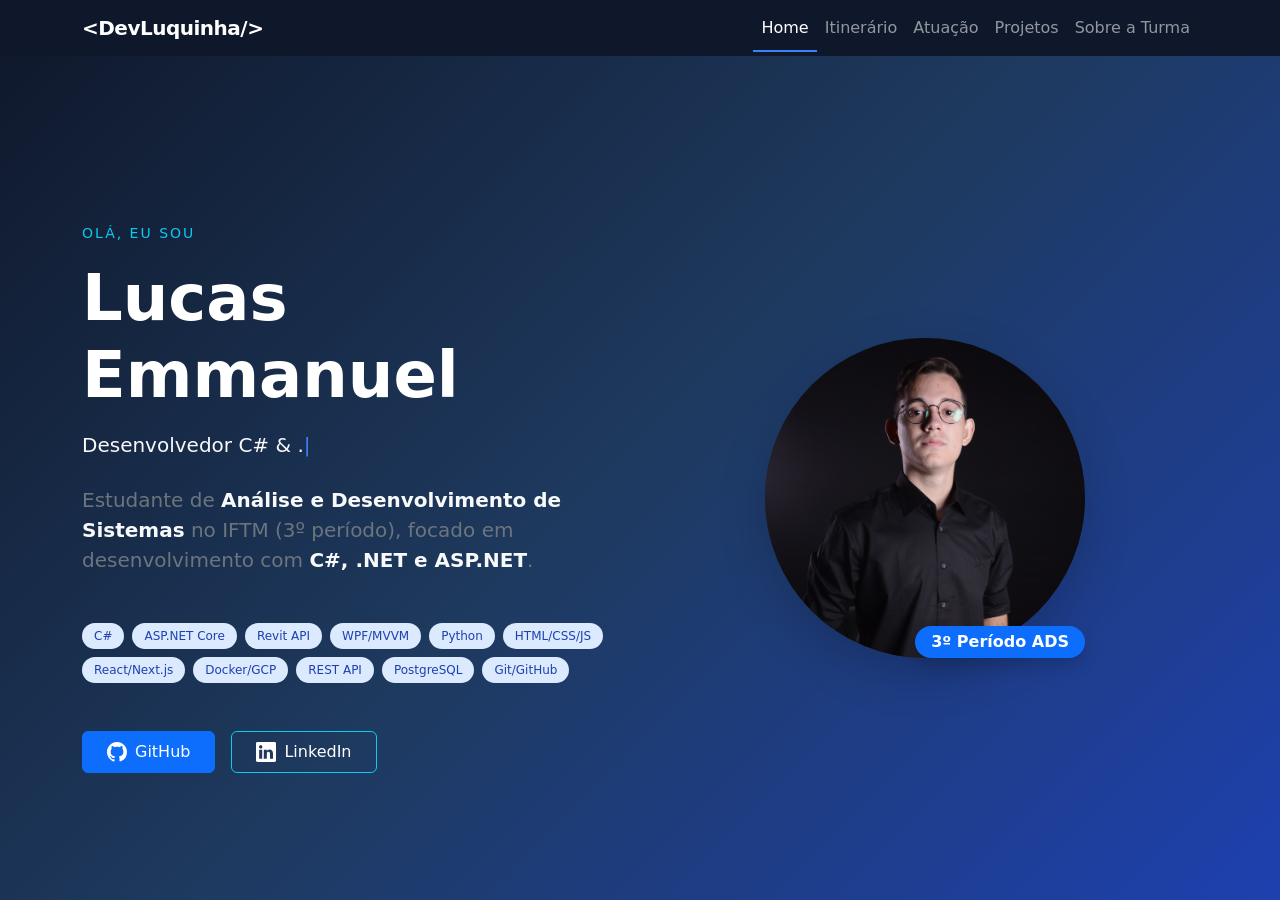
==== index.html @ a603a00c "Refactoring the hero section" ====
<!DOCTYPE html>
<html lang="pt-br" class="scroll-smooth">

<head>
    <meta charset="UTF-8">
    <meta name="viewport" content="width=device-width, initial-scale=1.0">
    <meta name="description"
        content="Portfólio de Lucas Emmanuel — Desenvolvedor de Software, estudante de ADS no IFTM.">
    <meta name="author" content="Lucas Emmanuel">

    <title>Lucas Emmanuel | Portfólio</title>

    <!-- Google Fonts: Inter -->
    <link rel="preconnect" href="https://fonts.googleapis.com">
    <link rel="preconnect" href="https://fonts.gstatic.com" crossorigin>
    <link href="https://fonts.googleapis.com/css2?family=Inter:wght@300;400;500;600;700;800&display=swap"
        rel="stylesheet">

    <!-- Bootstrap CSS -->
    <link href="https://cdn.jsdelivr.net/npm/bootstrap@5.3.8/dist/css/bootstrap.min.css" rel="stylesheet"
        integrity="sha384-sRIl4kxILFvY47J16cr9ZwB07vP4J8+LH7qKQnuqkuIAvNWLzeN8tE5YBujZqJLB" crossorigin="anonymous">

    <!-- Custom styles -->
    <link rel="stylesheet" href="assets/css/styles.css">
</head>

<body class="antialiased" style="background-color: #f8f9fa;">

    <!-- NAVBAR (Navigation bar) -->
    <nav id="navbar" class="navbar navbar-expand-md fixed-top navbar-dark bg-navy-original transition-all">
        <div class="container">

            <!-- Logo/Name -->
            <a class="navbar-brand fw-bold" href="#home" style="letter-spacing: -0.025em;">
                &lt;DevLuquinha/&gt;
            </a>

            <!-- Navbar toggler -->
            <button class="navbar-toggler" type="button" data-bs-toggle="collapse" data-bs-target="#menuPrincipal"
                aria-controls="menuPrincipal" aria-expanded="false" aria-label="Toggle navigation">
                <span class="navbar-toggler-icon"></span>
            </button>

            <!-- Navbar links -->
            <div class="collapse navbar-collapse justify-content-end" id="menuPrincipal">
                <ul class="navbar-nav">
                    <li class="nav-item">
                        <a class="nav-link" href="#home">Home</a>
                    </li>
                    <li class="nav-item">
                        <a class="nav-link" href="#itinerario">Itinerário</a>
                    </li>
                    <li class="nav-item">
                        <a class="nav-link" href="#atuacao">Atuação</a>
                    </li>
                    <li class="nav-item">
                        <a class="nav-link" href="#projetos">Projetos</a>
                    </li>
                    <li class="nav-item">
                        <a class="nav-link" href="turma.html">Sobre a Turma</a>
                    </li>
                </ul>
            </div>
        </div>
    </nav>

    <!-- HOME (Hero): Personal presentation, academic and contacts -->
    <section id="home" class="hero-gradient d-flex align-items-center min-vh-100 pt-5">
        <div class="container py-5 mt-5">
            <div class="row align-items-center gy-5">

                <div class="col-md-6 reveal-left">
                    <p class="text-info fw-medium text-uppercase tracking-widest mb-3"
                        style="letter-spacing: 2px; font-size: 0.875rem;">
                        Olá, eu sou
                    </p>
                    <h1 class="display-3 fw-bolder text-white mb-3">
                        Lucas<br>Emmanuel
                    </h1>

                    <div class="d-flex align-items-center fs-5 text-light mb-4" style="height: 32px;">
                        <span id="typing-text" class="typing-cursor"></span>
                    </div>

                    <p class="text-secondary fs-5 mb-5" style="max-width: 500px;">
                        Estudante de <strong class="text-light">Análise e Desenvolvimento de Sistemas</strong> no IFTM
                        (3º período),
                        focado em desenvolvimento com <strong class="text-light">C#, .NET e ASP.NET</strong>.
                    </p>

                    <div class="d-flex flex-wrap gap-2 mb-5">
                        <span class="tech-badge">C#</span>
                        <span class="tech-badge">ASP.NET Core</span>
                        <span class="tech-badge">Revit API</span>
                        <span class="tech-badge">WPF/MVVM</span>
                        <span class="tech-badge">Python</span>
                        <span class="tech-badge">HTML/CSS/JS</span>
                        <span class="tech-badge">React/Next.js</span>
                        <span class="tech-badge">Docker/GCP</span>
                        <span class="tech-badge">REST API</span>
                        <span class="tech-badge">PostgreSQL</span>
                        <span class="tech-badge">Git/GitHub</span>
                    </div>

                    <div class="d-flex flex-wrap gap-3">
                        <a href="https://github.com/DevLuquinha" target="_blank" rel="noopener noreferrer"
                            class="btn btn-primary d-inline-flex align-items-center gap-2 px-4 py-2">
                            <svg class="bi bi-github" width="20" height="20" fill="currentColor" viewBox="0 0 16 16">
                                <path
                                    d="M8 0C3.58 0 0 3.58 0 8c0 3.54 2.29 6.53 5.47 7.59.4.07.55-.17.55-.38 0-.19-.01-.82-.01-1.49-2.01.37-2.53-.49-2.69-.94-.09-.23-.48-.94-.82-1.13-.28-.15-.68-.52-.01-.53.63-.01 1.08.58 1.23.82.72 1.21 1.87.87 2.33.66.07-.52.28-.87.51-1.07-1.78-.2-3.64-.89-3.64-3.95 0-.87.31-1.59.82-2.15-.08-.2-.36-1.02.08-2.12 0 0 .67-.21 2.2.82.64-.18 1.32-.27 2-.27.68 0 1.36.09 2 .27 1.53-1.04 2.2-.82 2.2-.82.44 1.1.16 1.92.08 2.12.51.56.82 1.27.82 2.15 0 3.07-1.87 3.75-3.65 3.95.29.25.54.73.54 1.48 0 1.07-.01 1.93-.01 2.2 0 .21.15.46.55.38A8.012 8.012 0 0 0 16 8c0-4.42-3.58-8-8-8z" />
                            </svg>
                            GitHub
                        </a>
                        <a href="https://linkedin.com/in/devlucasemmanuel" target="_blank" rel="noopener noreferrer"
                            class="btn btn-outline-info d-inline-flex align-items-center gap-2 px-4 py-2 text-white">
                            <svg class="bi bi-linkedin" width="20" height="20" fill="currentColor" viewBox="0 0 16 16">
                                <path
                                    d="M0 1.146C0 .513.526 0 1.175 0h13.65C15.474 0 16 .513 16 1.146v13.708c0 .633-.526 1.146-1.175 1.146H1.175C.526 16 0 15.487 0 14.854V1.146zm4.943 12.248V6.169H2.542v7.225h2.401zm-1.2-8.212c.837 0 1.358-.554 1.358-1.248-.015-.709-.52-1.248-1.342-1.248-.822 0-1.359.54-1.359 1.248 0 .694.521 1.248 1.327 1.248h.016zm4.908 8.212V9.359c0-.216.016-.432.08-.586.173-.431.568-.878 1.232-.878.869 0 1.216.662 1.216 1.634v3.865h2.401V9.25c0-2.22-1.184-3.252-2.764-3.252-1.274 0-1.845.7-2.165 1.193v.025h-.016a5.54 5.54 0 0 1 .016-.025V6.169h-2.4c.03.678 0 7.225 0 7.225h2.4z" />
                            </svg>
                            LinkedIn
                        </a>
                    </div>
                </div>

                <div class="col-md-6 d-flex justify-content-center reveal-right">
                    <div class="position-relative">
                        <div class="avatar-ring d-flex align-items-center justify-content-center rounded-circle overflow-hidden shadow-lg"
                            style="width: 320px; height: 320px; background-color: #1e293b;">

                            <img src="assets/img/avatar-placeholder.jpg" alt="Avatar de Lucas Emmanuel"
                                class="w-100 h-100"
                                style="object-fit: cover; object-position: right top; transition: transform 0.3s;">
                        </div>

                        <div class="position-absolute bottom-0 end-0 bg-primary text-white fw-bold px-3 py-1 rounded-pill shadow"
                            style="z-index: 10;">
                            3º Período ADS
                        </div>
                    </div>
                </div>
            </div>
        </div>
    </section>

    <!-- SCRIPTS -->
    <script src="assets/js/navigation.js"></script>
    <script src="assets/js/animations.js"></script>
    <script src="assets/js/app.js"></script>

    <script src="https://cdn.jsdelivr.net/npm/bootstrap@5.3.8/dist/js/bootstrap.bundle.min.js"
        integrity="sha384-FKyoEForCGlyvwx9Hj09JcYn3nv7wiPVlz7YYwJrWVcXK/BmnVDxM+D2scQbITxI"
        crossorigin="anonymous"></script>
</body>

</html>
---- assets/css/styles.css ----
/* ============================================
   Portfólio Lucas Emmanuel - Custom Styles
   Complementa o Tailwind CSS com animações,
   transições e estilos customizados.
   ============================================ */

/* --- Scrollbar Personalizada --- */
::-webkit-scrollbar {
	width: 8px;
}

::-webkit-scrollbar-track {
	background: #f1f5f9;
}

::-webkit-scrollbar-thumb {
	background: #1e3a5f;
	border-radius: 4px;
}

::-webkit-scrollbar-thumb:hover {
	background: #0f2744;
}

/* --- Scroll Suave Global --- */
html {
	scroll-behavior: smooth;
	scroll-padding-top: 5rem;
}

/* --- Animações de Entrada (Scroll Reveal) --- */
.reveal {
	opacity: 0;
	transform: translateY(30px);
	transition: opacity 0.6s ease-out, transform 0.6s ease-out;
}

.reveal.active {
	opacity: 1;
	transform: translateY(0);
}

.reveal-left {
	opacity: 0;
	transform: translateX(-40px);
	transition: opacity 0.6s ease-out, transform 0.6s ease-out;
}

.reveal-left.active {
	opacity: 1;
	transform: translateX(0);
}

.reveal-right {
	opacity: 0;
	transform: translateX(40px);
	transition: opacity 0.6s ease-out, transform 0.6s ease-out;
}

.reveal-right.active {
	opacity: 1;
	transform: translateX(0);
}

/* --- Delay para animações em sequência (cards) --- */
.delay-100 {
	transition-delay: 0.1s;
}

.delay-200 {
	transition-delay: 0.2s;
}

.delay-300 {
	transition-delay: 0.3s;
}

.delay-400 {
	transition-delay: 0.4s;
}

/* --- Navbar: efeito de glass ao scrollar --- */
.navbar-scrolled {
	background-color: rgba(15, 23, 42, 0.95) !important;
	backdrop-filter: blur(10px);
	box-shadow: 0 4px 20px rgba(0, 0, 0, 0.15);
}

/* --- Indicador de link ativo na navbar --- */
.nav-link {
	position: relative;
	transition: color 0.3s ease;
}

.nav-link::after {
	content: '';
	position: absolute;
	bottom: -4px;
	left: 0;
	width: 0;
	height: 2px;
	background-color: #3b82f6;
	transition: width 0.3s ease;
}

.nav-link:hover::after,
.nav-link.active::after {
	width: 100%;
}

/* --- Cards: efeito hover com elevação --- */
.card-hover {
	transition: transform 0.3s ease, box-shadow 0.3s ease;
}

.card-hover:hover {
	transform: translateY(-6px);
	box-shadow: 0 12px 30px rgba(0, 0, 0, 0.12);
}

/* --- Gradiente do Hero --- */
.hero-gradient {
	background: linear-gradient(135deg, #0f172a 0%, #1e3a5f 50%, #1e40af 100%);
}

/* --- Efeito de digitação (typing) --- */
.typing-cursor::after {
	content: '|';
	animation: blink 0.8s step-end infinite;
	color: #3b82f6;
	font-weight: 300;
}

@keyframes blink {
	50% {
		opacity: 0;
	}
}

/* --- Tag/Badge de tecnologia --- */
.tech-badge {
	display: inline-flex;
	align-items: center;
	gap: 0.25rem;
	padding: 0.25rem 0.75rem;
	border-radius: 9999px;
	font-size: 0.75rem;
	font-weight: 500;
	background-color: #dbeafe;
	color: #1e40af;
	transition: background-color 0.2s ease;
}

.tech-badge:hover {
	background-color: #bfdbfe;
}

/* --- Divisor de seção decorativo --- */
.section-divider {
	width: 60px;
	height: 4px;
	background: linear-gradient(90deg, #1e40af, #3b82f6);
	border-radius: 2px;
	margin: 0 auto;
}

/* --- Ícone de contato animado --- */
.contact-icon {
	transition: transform 0.3s ease, color 0.3s ease;
}

.contact-icon:hover {
	transform: scale(1.15);
}

/* Nav bar colors */
.bg-navy-original {
	background-color: #0f172a !important;
}

.navbar-collapse {
	background-color: #0f172a;
	padding: 1rem;
	border-radius: 0.5rem;
	margin-top: 0.5rem;
}

/* Navbar tablet and up */
@media (min-width: 768px) {
	.navbar-collapse {
		background-color: transparent;
		padding: 0;
		margin-top: 0;
	}
}

/* --- Mobile Menu: animação de slide --- */
.mobile-menu {
	max-height: 0;
	overflow: hidden;
	transition: max-height 0.3s ease-out;
}

.mobile-menu.open {
	max-height: 400px;
}

/* --- Efeito de pulse no avatar --- */
.avatar-ring {
	position: relative;
}

.avatar-ring::before {
	content: '';
	position: absolute;
	inset: -4px;
	border-radius: 50%;
	border: 2px solid #3b82f6;
	animation: pulse-ring 2s ease-in-out infinite;
}

@keyframes pulse-ring {

	0%,
	100% {
		opacity: 0.4;
		transform: scale(1);
	}

	50% {
		opacity: 0.8;
		transform: scale(1.05);
	}
}

/* --- Timeline (Atuação Profissional) --- */
.timeline-line {
	position: absolute;
	left: 1.25rem;
	top: 0;
	bottom: 0;
	width: 2px;
	background: linear-gradient(to bottom, #3b82f6, #1e3a5f);
}

.timeline-dot {
	position: absolute;
	left: 0.75rem;
	width: 1rem;
	height: 1rem;
	border-radius: 50%;
	background-color: #3b82f6;
	border: 3px solid #ffffff;
	box-shadow: 0 0 0 2px #3b82f6;
	z-index: 1;
}
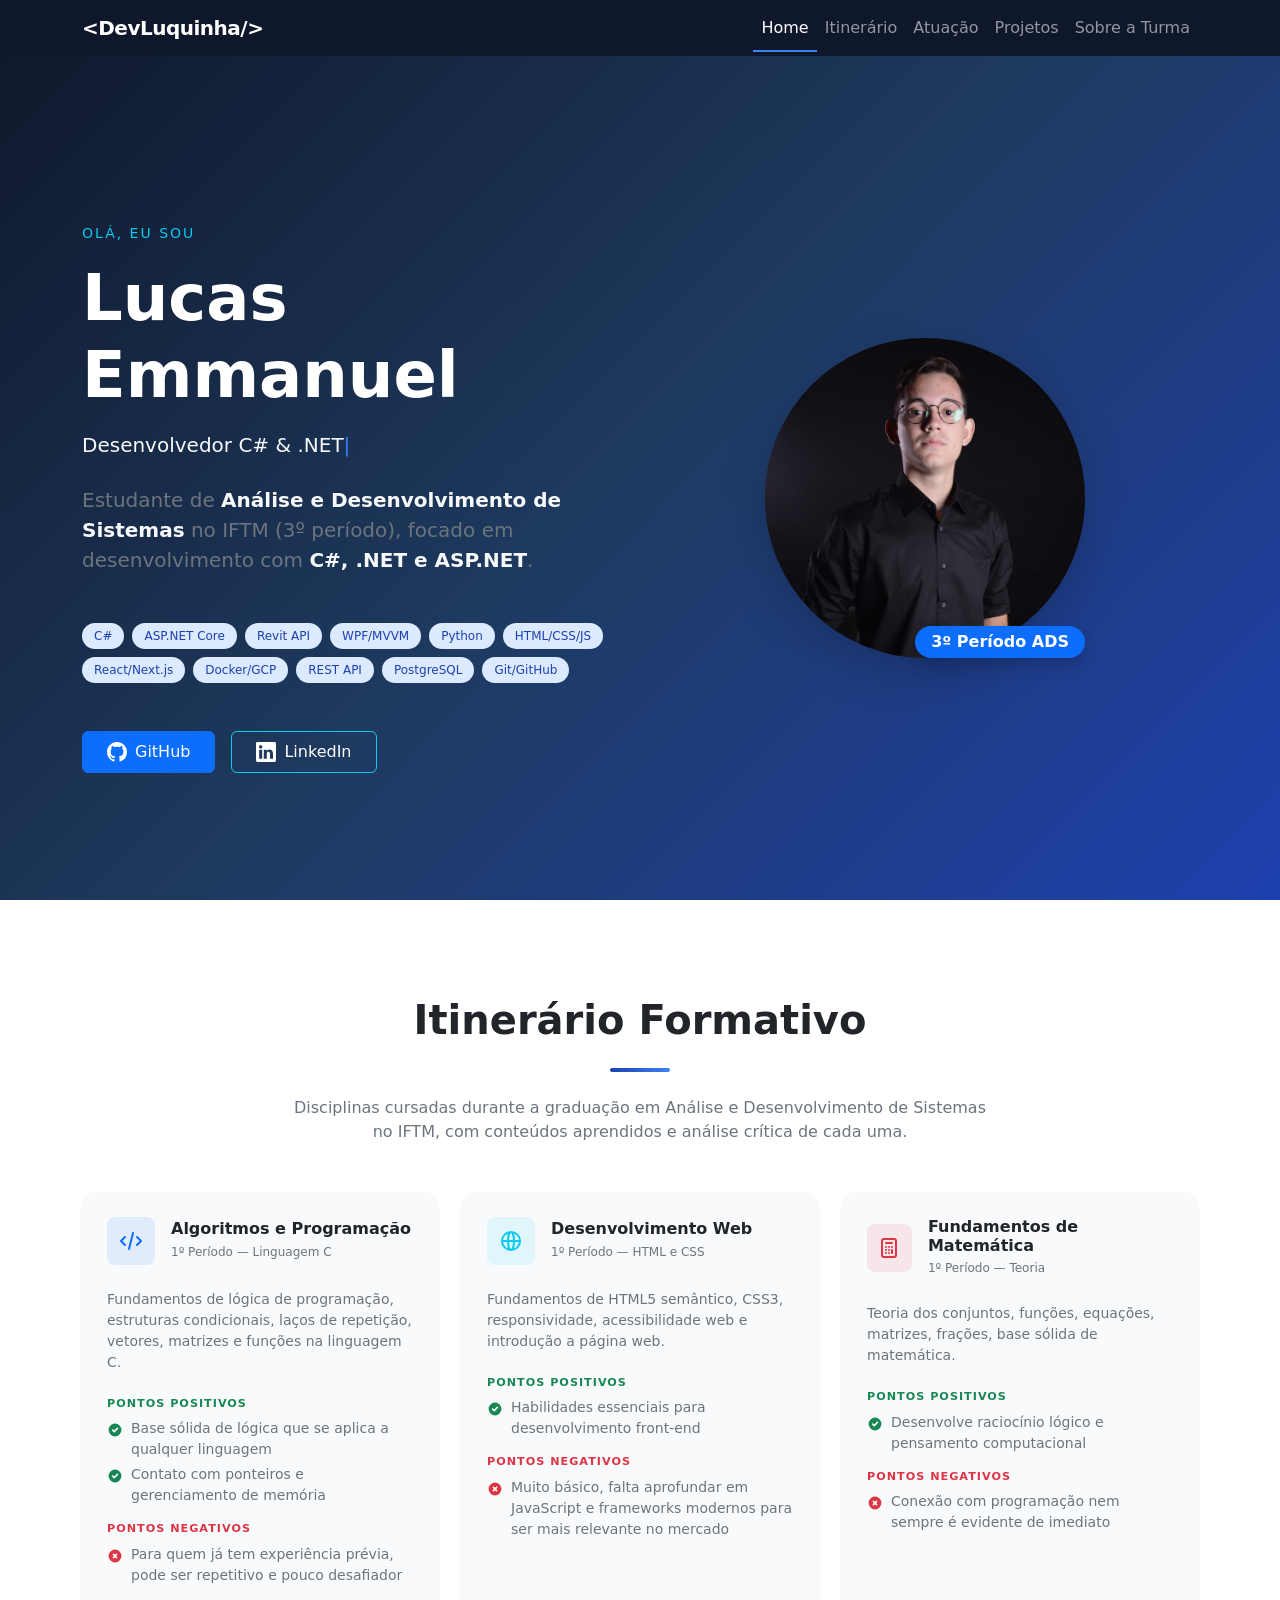
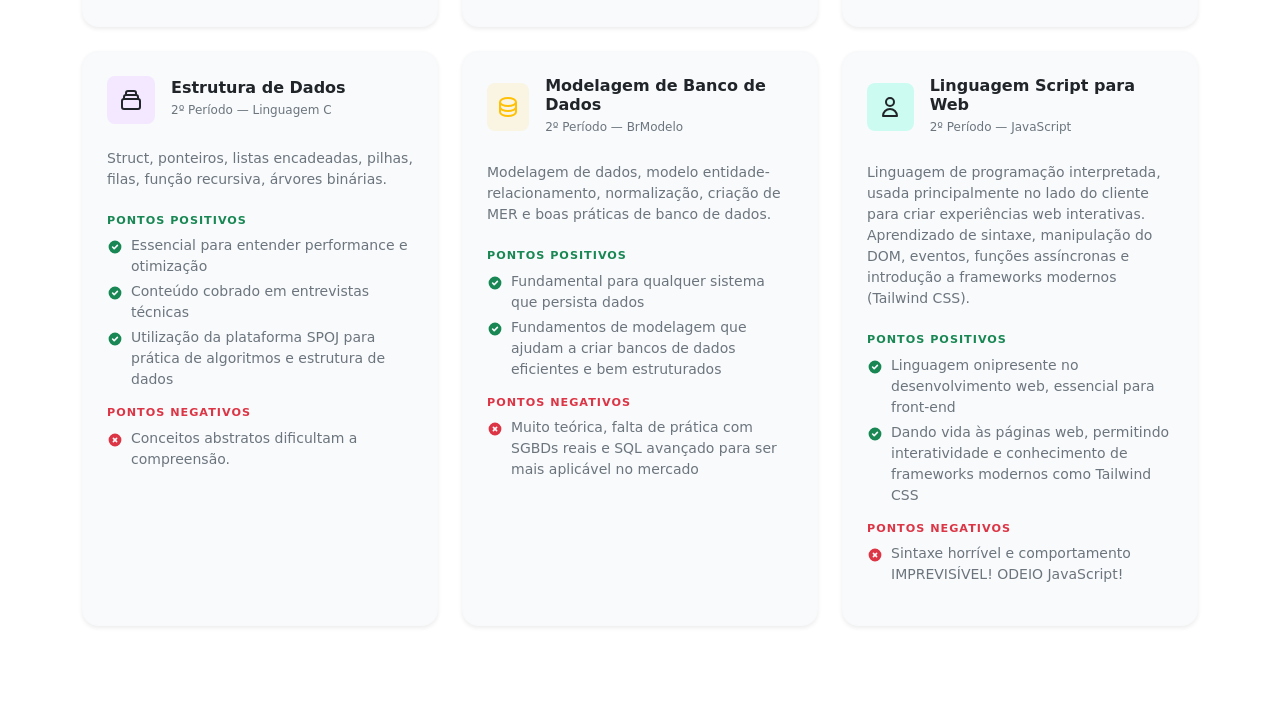
==== commit da624e22: "Refactoring the itineratio section" ====
--- a/index.html
+++ b/index.html
@@ -142,6 +142,414 @@
         </div>
     </section>
 
+    <!-- ITINERÁRIO FORMATIVO -->
+    <section id="itinerario" class="py-5 bg-white">
+        <div class="container py-5">
+
+            <div class="text-center mb-5 reveal">
+                <h2 class="display-6 fw-bold text-dark mb-4">Itinerário Formativo</h2>
+                <div class="section-divider mb-4"></div>
+                <p class="text-secondary mx-auto" style="max-width: 700px;">
+                    Disciplinas cursadas durante a graduação em Análise e Desenvolvimento de Sistemas no IFTM,
+                    com conteúdos aprendidos e análise crítica de cada uma.
+                </p>
+            </div>
+
+            <div class="row g-4">
+
+                <div class="col-12 col-md-6 col-lg-4 reveal delay-100">
+                    <div class="card h-100 border-light shadow-sm card-hover rounded-4 border-1"
+                        style="background-color: #f8fafc;">
+                        <div class="card-body p-4">
+                            <div class="d-flex align-items-center gap-3 mb-4">
+                                <div class="d-flex align-items-center justify-content-center bg-primary bg-opacity-10 rounded-3"
+                                    style="width: 48px; height: 48px;">
+                                    <svg class="text-primary" width="24" height="24" fill="none" stroke="currentColor"
+                                        viewBox="0 0 24 24">
+                                        <path stroke-linecap="round" stroke-linejoin="round" stroke-width="2"
+                                            d="M10 20l4-16m4 4l4 4-4 4M6 16l-4-4 4-4" />
+                                    </svg>
+                                </div>
+                                <div>
+                                    <h3 class="fw-bold text-dark fs-6 mb-0">Algoritmos e Programação</h3>
+                                    <span class="text-secondary" style="font-size: 0.75rem;">1º Período — Linguagem
+                                        C</span>
+                                </div>
+                            </div>
+                            <p class="text-secondary mb-4" style="font-size: 0.875rem;">
+                                Fundamentos de lógica de programação, estruturas condicionais, laços de repetição,
+                                vetores, matrizes e funções na linguagem C.
+                            </p>
+                            <div class="mb-3">
+                                <h4 class="text-success text-uppercase fw-semibold mb-2"
+                                    style="font-size: 0.7rem; letter-spacing: 1px;">Pontos Positivos</h4>
+                                <ul class="list-unstyled text-secondary" style="font-size: 0.875rem;">
+                                    <li class="d-flex align-items-start gap-2 mb-1">
+                                        <svg class="text-success flex-shrink-0 mt-1" width="16" height="16"
+                                            fill="currentColor" viewBox="0 0 20 20">
+                                            <path fill-rule="evenodd"
+                                                d="M10 18a8 8 0 100-16 8 8 0 000 16zm3.707-9.293a1 1 0 00-1.414-1.414L9 10.586 7.707 9.293a1 1 0 00-1.414 1.414l2 2a1 1 0 001.414 0l4-4z"
+                                                clip-rule="evenodd" />
+                                        </svg>
+                                        Base sólida de lógica que se aplica a qualquer linguagem
+                                    </li>
+                                    <li class="d-flex align-items-start gap-2 mb-1">
+                                        <svg class="text-success flex-shrink-0 mt-1" width="16" height="16"
+                                            fill="currentColor" viewBox="0 0 20 20">
+                                            <path fill-rule="evenodd"
+                                                d="M10 18a8 8 0 100-16 8 8 0 000 16zm3.707-9.293a1 1 0 00-1.414-1.414L9 10.586 7.707 9.293a1 1 0 00-1.414 1.414l2 2a1 1 0 001.414 0l4-4z"
+                                                clip-rule="evenodd" />
+                                        </svg>
+                                        Contato com ponteiros e gerenciamento de memória
+                                    </li>
+                                </ul>
+                            </div>
+                            <div>
+                                <h4 class="text-danger text-uppercase fw-semibold mb-2"
+                                    style="font-size: 0.7rem; letter-spacing: 1px;">Pontos Negativos</h4>
+                                <ul class="list-unstyled text-secondary" style="font-size: 0.875rem;">
+                                    <li class="d-flex align-items-start gap-2 mb-1">
+                                        <svg class="text-danger flex-shrink-0 mt-1" width="16" height="16"
+                                            fill="currentColor" viewBox="0 0 20 20">
+                                            <path fill-rule="evenodd"
+                                                d="M10 18a8 8 0 100-16 8 8 0 000 16zM8.707 7.293a1 1 0 00-1.414 1.414L8.586 10l-1.293 1.293a1 1 0 101.414 1.414L10 11.414l1.293 1.293a1 1 0 001.414-1.414L11.414 10l1.293-1.293a1 1 0 00-1.414-1.414L10 8.586 8.707 7.293z"
+                                                clip-rule="evenodd" />
+                                        </svg>
+                                        Para quem já tem experiência prévia, pode ser repetitivo e pouco desafiador
+                                    </li>
+                                </ul>
+                            </div>
+                        </div>
+                    </div>
+                </div>
+
+                <div class="col-12 col-md-6 col-lg-4 reveal delay-200">
+                    <div class="card h-100 border-light shadow-sm card-hover rounded-4 border-1"
+                        style="background-color: #f8fafc;">
+                        <div class="card-body p-4">
+                            <div class="d-flex align-items-center gap-3 mb-4">
+                                <div class="d-flex align-items-center justify-content-center bg-info bg-opacity-10 rounded-3"
+                                    style="width: 48px; height: 48px;">
+                                    <svg class="text-info" width="24" height="24" fill="none" stroke="currentColor"
+                                        viewBox="0 0 24 24">
+                                        <path stroke-linecap="round" stroke-linejoin="round" stroke-width="2"
+                                            d="M21 12a9 9 0 01-9 9m9-9a9 9 0 00-9-9m9 9H3m9 9a9 9 0 01-9-9m9 9c1.657 0 3-4.03 3-9s-1.343-9-3-9m0 18c-1.657 0-3-4.03-3-9s1.343-9 3-9m-9 9a9 9 0 019-9" />
+                                    </svg>
+                                </div>
+                                <div>
+                                    <h3 class="fw-bold text-dark fs-6 mb-0">Desenvolvimento Web</h3>
+                                    <span class="text-secondary" style="font-size: 0.75rem;">1º Período — HTML e
+                                        CSS</span>
+                                </div>
+                            </div>
+                            <p class="text-secondary mb-4" style="font-size: 0.875rem;">
+                                Fundamentos de HTML5 semântico, CSS3, responsividade, acessibilidade web e introdução a
+                                página web.
+                            </p>
+                            <div class="mb-3">
+                                <h4 class="text-success text-uppercase fw-semibold mb-2"
+                                    style="font-size: 0.7rem; letter-spacing: 1px;">Pontos Positivos</h4>
+                                <ul class="list-unstyled text-secondary" style="font-size: 0.875rem;">
+                                    <li class="d-flex align-items-start gap-2 mb-1">
+                                        <svg class="text-success flex-shrink-0 mt-1" width="16" height="16"
+                                            fill="currentColor" viewBox="0 0 20 20">
+                                            <path fill-rule="evenodd"
+                                                d="M10 18a8 8 0 100-16 8 8 0 000 16zm3.707-9.293a1 1 0 00-1.414-1.414L9 10.586 7.707 9.293a1 1 0 00-1.414 1.414l2 2a1 1 0 001.414 0l4-4z"
+                                                clip-rule="evenodd" />
+                                        </svg>
+                                        Habilidades essenciais para desenvolvimento front-end
+                                    </li>
+                                </ul>
+                            </div>
+                            <div>
+                                <h4 class="text-danger text-uppercase fw-semibold mb-2"
+                                    style="font-size: 0.7rem; letter-spacing: 1px;">Pontos Negativos</h4>
+                                <ul class="list-unstyled text-secondary" style="font-size: 0.875rem;">
+                                    <li class="d-flex align-items-start gap-2 mb-1">
+                                        <svg class="text-danger flex-shrink-0 mt-1" width="16" height="16"
+                                            fill="currentColor" viewBox="0 0 20 20">
+                                            <path fill-rule="evenodd"
+                                                d="M10 18a8 8 0 100-16 8 8 0 000 16zM8.707 7.293a1 1 0 00-1.414 1.414L8.586 10l-1.293 1.293a1 1 0 101.414 1.414L10 11.414l1.293 1.293a1 1 0 001.414-1.414L11.414 10l1.293-1.293a1 1 0 00-1.414-1.414L10 8.586 8.707 7.293z"
+                                                clip-rule="evenodd" />
+                                        </svg>
+                                        Muito básico, falta aprofundar em JavaScript e frameworks modernos para ser mais
+                                        relevante no mercado
+                                    </li>
+                                </ul>
+                            </div>
+                        </div>
+                    </div>
+                </div>
+
+                <div class="col-12 col-md-6 col-lg-4 reveal delay-300">
+                    <div class="card h-100 border-light shadow-sm card-hover rounded-4 border-1"
+                        style="background-color: #f8fafc;">
+                        <div class="card-body p-4">
+                            <div class="d-flex align-items-center gap-3 mb-4">
+                                <div class="d-flex align-items-center justify-content-center bg-danger bg-opacity-10 rounded-3"
+                                    style="width: 48px; height: 48px;">
+                                    <svg class="text-danger" width="24" height="24" fill="none" stroke="currentColor"
+                                        viewBox="0 0 24 24">
+                                        <path stroke-linecap="round" stroke-linejoin="round" stroke-width="2"
+                                            d="M9 7h6m0 10v-3m-3 3h.01M9 17h.01M9 14h.01M12 14h.01M15 11h.01M12 11h.01M9 11h.01M7 21h10a2 2 0 002-2V5a2 2 0 00-2-2H7a2 2 0 00-2 2v14a2 2 0 002 2z" />
+                                    </svg>
+                                </div>
+                                <div>
+                                    <h3 class="fw-bold text-dark fs-6 mb-0">Fundamentos de Matemática</h3>
+                                    <span class="text-secondary" style="font-size: 0.75rem;">1º Período — Teoria</span>
+                                </div>
+                            </div>
+                            <p class="text-secondary mb-4" style="font-size: 0.875rem;">
+                                Teoria dos conjuntos, funções, equações, matrizes, frações, base sólida de matemática.
+                            </p>
+                            <div class="mb-3">
+                                <h4 class="text-success text-uppercase fw-semibold mb-2"
+                                    style="font-size: 0.7rem; letter-spacing: 1px;">Pontos Positivos</h4>
+                                <ul class="list-unstyled text-secondary" style="font-size: 0.875rem;">
+                                    <li class="d-flex align-items-start gap-2 mb-1">
+                                        <svg class="text-success flex-shrink-0 mt-1" width="16" height="16"
+                                            fill="currentColor" viewBox="0 0 20 20">
+                                            <path fill-rule="evenodd"
+                                                d="M10 18a8 8 0 100-16 8 8 0 000 16zm3.707-9.293a1 1 0 00-1.414-1.414L9 10.586 7.707 9.293a1 1 0 00-1.414 1.414l2 2a1 1 0 001.414 0l4-4z"
+                                                clip-rule="evenodd" />
+                                        </svg>
+                                        Desenvolve raciocínio lógico e pensamento computacional
+                                    </li>
+                                </ul>
+                            </div>
+                            <div>
+                                <h4 class="text-danger text-uppercase fw-semibold mb-2"
+                                    style="font-size: 0.7rem; letter-spacing: 1px;">Pontos Negativos</h4>
+                                <ul class="list-unstyled text-secondary" style="font-size: 0.875rem;">
+                                    <li class="d-flex align-items-start gap-2 mb-1">
+                                        <svg class="text-danger flex-shrink-0 mt-1" width="16" height="16"
+                                            fill="currentColor" viewBox="0 0 20 20">
+                                            <path fill-rule="evenodd"
+                                                d="M10 18a8 8 0 100-16 8 8 0 000 16zM8.707 7.293a1 1 0 00-1.414 1.414L8.586 10l-1.293 1.293a1 1 0 101.414 1.414L10 11.414l1.293 1.293a1 1 0 001.414-1.414L11.414 10l1.293-1.293a1 1 0 00-1.414-1.414L10 8.586 8.707 7.293z"
+                                                clip-rule="evenodd" />
+                                        </svg>
+                                        Conexão com programação nem sempre é evidente de imediato
+                                    </li>
+                                </ul>
+                            </div>
+                        </div>
+                    </div>
+                </div>
+
+                <div class="col-12 col-md-6 col-lg-4 reveal delay-200">
+                    <div class="card h-100 border-light shadow-sm card-hover rounded-4 border-1"
+                        style="background-color: #f8fafc;">
+                        <div class="card-body p-4">
+                            <div class="d-flex align-items-center gap-3 mb-4">
+                                <div class="d-flex align-items-center justify-content-center rounded-3"
+                                    style="width: 48px; height: 48px; background-color: #f3e8ff;">
+                                    <svg class="text-dark" style="color: #9333ea;" width="24" height="24" fill="none"
+                                        stroke="currentColor" viewBox="0 0 24 24">
+                                        <path stroke-linecap="round" stroke-linejoin="round" stroke-width="2"
+                                            d="M19 11H5m14 0a2 2 0 012 2v6a2 2 0 01-2 2H5a2 2 0 01-2-2v-6a2 2 0 012-2m14 0V9a2 2 0 00-2-2M5 11V9a2 2 0 012-2m0 0V5a2 2 0 012-2h6a2 2 0 012 2v2M7 7h10" />
+                                    </svg>
+                                </div>
+                                <div>
+                                    <h3 class="fw-bold text-dark fs-6 mb-0">Estrutura de Dados</h3>
+                                    <span class="text-secondary" style="font-size: 0.75rem;">2º Período — Linguagem
+                                        C</span>
+                                </div>
+                            </div>
+                            <p class="text-secondary mb-4" style="font-size: 0.875rem;">
+                                Struct, ponteiros, listas encadeadas, pilhas, filas, função recursiva, árvores binárias.
+                            </p>
+                            <div class="mb-3">
+                                <h4 class="text-success text-uppercase fw-semibold mb-2"
+                                    style="font-size: 0.7rem; letter-spacing: 1px;">Pontos Positivos</h4>
+                                <ul class="list-unstyled text-secondary" style="font-size: 0.875rem;">
+                                    <li class="d-flex align-items-start gap-2 mb-1">
+                                        <svg class="text-success flex-shrink-0 mt-1" width="16" height="16"
+                                            fill="currentColor" viewBox="0 0 20 20">
+                                            <path fill-rule="evenodd"
+                                                d="M10 18a8 8 0 100-16 8 8 0 000 16zm3.707-9.293a1 1 0 00-1.414-1.414L9 10.586 7.707 9.293a1 1 0 00-1.414 1.414l2 2a1 1 0 001.414 0l4-4z"
+                                                clip-rule="evenodd" />
+                                        </svg>
+                                        Essencial para entender performance e otimização
+                                    </li>
+                                    <li class="d-flex align-items-start gap-2 mb-1">
+                                        <svg class="text-success flex-shrink-0 mt-1" width="16" height="16"
+                                            fill="currentColor" viewBox="0 0 20 20">
+                                            <path fill-rule="evenodd"
+                                                d="M10 18a8 8 0 100-16 8 8 0 000 16zm3.707-9.293a1 1 0 00-1.414-1.414L9 10.586 7.707 9.293a1 1 0 00-1.414 1.414l2 2a1 1 0 001.414 0l4-4z"
+                                                clip-rule="evenodd" />
+                                        </svg>
+                                        Conteúdo cobrado em entrevistas técnicas
+                                    </li>
+                                    <li class="d-flex align-items-start gap-2 mb-1">
+                                        <svg class="text-success flex-shrink-0 mt-1" width="16" height="16"
+                                            fill="currentColor" viewBox="0 0 20 20">
+                                            <path fill-rule="evenodd"
+                                                d="M10 18a8 8 0 100-16 8 8 0 000 16zm3.707-9.293a1 1 0 00-1.414-1.414L9 10.586 7.707 9.293a1 1 0 00-1.414 1.414l2 2a1 1 0 001.414 0l4-4z"
+                                                clip-rule="evenodd" />
+                                        </svg>
+                                        Utilização da plataforma SPOJ para prática de algoritmos e estrutura de dados
+                                    </li>
+                                </ul>
+                            </div>
+                            <div>
+                                <h4 class="text-danger text-uppercase fw-semibold mb-2"
+                                    style="font-size: 0.7rem; letter-spacing: 1px;">Pontos Negativos</h4>
+                                <ul class="list-unstyled text-secondary" style="font-size: 0.875rem;">
+                                    <li class="d-flex align-items-start gap-2 mb-1">
+                                        <svg class="text-danger flex-shrink-0 mt-1" width="16" height="16"
+                                            fill="currentColor" viewBox="0 0 20 20">
+                                            <path fill-rule="evenodd"
+                                                d="M10 18a8 8 0 100-16 8 8 0 000 16zM8.707 7.293a1 1 0 00-1.414 1.414L8.586 10l-1.293 1.293a1 1 0 101.414 1.414L10 11.414l1.293 1.293a1 1 0 001.414-1.414L11.414 10l1.293-1.293a1 1 0 00-1.414-1.414L10 8.586 8.707 7.293z"
+                                                clip-rule="evenodd" />
+                                        </svg>
+                                        Conceitos abstratos dificultam a compreensão.
+                                    </li>
+                                </ul>
+                            </div>
+                        </div>
+                    </div>
+                </div>
+
+                <div class="col-12 col-md-6 col-lg-4 reveal delay-300">
+                    <div class="card h-100 border-light shadow-sm card-hover rounded-4 border-1"
+                        style="background-color: #f8fafc;">
+                        <div class="card-body p-4">
+                            <div class="d-flex align-items-center gap-3 mb-4">
+                                <div class="d-flex align-items-center justify-content-center bg-warning bg-opacity-10 rounded-3"
+                                    style="width: 48px; height: 48px;">
+                                    <svg class="text-warning" width="24" height="24" fill="none" stroke="currentColor"
+                                        viewBox="0 0 24 24">
+                                        <path stroke-linecap="round" stroke-linejoin="round" stroke-width="2"
+                                            d="M4 7v10c0 2.21 3.582 4 8 4s8-1.79 8-4V7M4 7c0 2.21 3.582 4 8 4s8-1.79 8-4M4 7c0-2.21 3.582-4 8-4s8 1.79 8 4m0 5c0 2.21-3.582 4-8 4s-8-1.79-8-4" />
+                                    </svg>
+                                </div>
+                                <div>
+                                    <h3 class="fw-bold text-dark fs-6 mb-0">Modelagem de Banco de Dados</h3>
+                                    <span class="text-secondary" style="font-size: 0.75rem;">2º Período —
+                                        BrModelo</span>
+                                </div>
+                            </div>
+                            <p class="text-secondary mb-4" style="font-size: 0.875rem;">
+                                Modelagem de dados, modelo entidade-relacionamento, normalização, criação de MER e boas
+                                práticas de banco de dados.
+                            </p>
+                            <div class="mb-3">
+                                <h4 class="text-success text-uppercase fw-semibold mb-2"
+                                    style="font-size: 0.7rem; letter-spacing: 1px;">Pontos Positivos</h4>
+                                <ul class="list-unstyled text-secondary" style="font-size: 0.875rem;">
+                                    <li class="d-flex align-items-start gap-2 mb-1">
+                                        <svg class="text-success flex-shrink-0 mt-1" width="16" height="16"
+                                            fill="currentColor" viewBox="0 0 20 20">
+                                            <path fill-rule="evenodd"
+                                                d="M10 18a8 8 0 100-16 8 8 0 000 16zm3.707-9.293a1 1 0 00-1.414-1.414L9 10.586 7.707 9.293a1 1 0 00-1.414 1.414l2 2a1 1 0 001.414 0l4-4z"
+                                                clip-rule="evenodd" />
+                                        </svg>
+                                        Fundamental para qualquer sistema que persista dados
+                                    </li>
+                                    <li class="d-flex align-items-start gap-2 mb-1">
+                                        <svg class="text-success flex-shrink-0 mt-1" width="16" height="16"
+                                            fill="currentColor" viewBox="0 0 20 20">
+                                            <path fill-rule="evenodd"
+                                                d="M10 18a8 8 0 100-16 8 8 0 000 16zm3.707-9.293a1 1 0 00-1.414-1.414L9 10.586 7.707 9.293a1 1 0 00-1.414 1.414l2 2a1 1 0 001.414 0l4-4z"
+                                                clip-rule="evenodd" />
+                                        </svg>
+                                        Fundamentos de modelagem que ajudam a criar bancos de dados eficientes e bem
+                                        estruturados
+                                    </li>
+                                </ul>
+                            </div>
+                            <div>
+                                <h4 class="text-danger text-uppercase fw-semibold mb-2"
+                                    style="font-size: 0.7rem; letter-spacing: 1px;">Pontos Negativos</h4>
+                                <ul class="list-unstyled text-secondary" style="font-size: 0.875rem;">
+                                    <li class="d-flex align-items-start gap-2 mb-1">
+                                        <svg class="text-danger flex-shrink-0 mt-1" width="16" height="16"
+                                            fill="currentColor" viewBox="0 0 20 20">
+                                            <path fill-rule="evenodd"
+                                                d="M10 18a8 8 0 100-16 8 8 0 000 16zM8.707 7.293a1 1 0 00-1.414 1.414L8.586 10l-1.293 1.293a1 1 0 101.414 1.414L10 11.414l1.293 1.293a1 1 0 001.414-1.414L11.414 10l1.293-1.293a1 1 0 00-1.414-1.414L10 8.586 8.707 7.293z"
+                                                clip-rule="evenodd" />
+                                        </svg>
+                                        Muito teórica, falta de prática com SGBDs reais e SQL avançado para ser mais
+                                        aplicável no mercado
+                                    </li>
+                                </ul>
+                            </div>
+                        </div>
+                    </div>
+                </div>
+
+                <div class="col-12 col-md-6 col-lg-4 reveal delay-100">
+                    <div class="card h-100 border-light shadow-sm card-hover rounded-4 border-1"
+                        style="background-color: #f8fafc;">
+                        <div class="card-body p-4">
+                            <div class="d-flex align-items-center gap-3 mb-4">
+                                <div class="d-flex align-items-center justify-content-center rounded-3"
+                                    style="width: 48px; height: 48px; background-color: #ccfbf1;">
+                                    <svg class="text-dark" style="color: #0d9488;" width="24" height="24" fill="none"
+                                        stroke="currentColor" viewBox="0 0 24 24">
+                                        <path stroke-linecap="round" stroke-linejoin="round" stroke-width="2"
+                                            d="M16 7a4 4 0 11-8 0 4 4 0 018 0zM12 14a7 7 0 00-7 7h14a7 7 0 00-7-7z" />
+                                    </svg>
+                                </div>
+                                <div>
+                                    <h3 class="fw-bold text-dark fs-6 mb-0">Linguagem Script para Web</h3>
+                                    <span class="text-secondary" style="font-size: 0.75rem;">2º Período —
+                                        JavaScript</span>
+                                </div>
+                            </div>
+                            <p class="text-secondary mb-4" style="font-size: 0.875rem;">
+                                Linguagem de programação interpretada, usada principalmente no lado do cliente para
+                                criar experiências web interativas. Aprendizado de sintaxe, manipulação do DOM, eventos,
+                                funções assíncronas e introdução a frameworks modernos (Tailwind CSS).
+                            </p>
+                            <div class="mb-3">
+                                <h4 class="text-success text-uppercase fw-semibold mb-2"
+                                    style="font-size: 0.7rem; letter-spacing: 1px;">Pontos Positivos</h4>
+                                <ul class="list-unstyled text-secondary" style="font-size: 0.875rem;">
+                                    <li class="d-flex align-items-start gap-2 mb-1">
+                                        <svg class="text-success flex-shrink-0 mt-1" width="16" height="16"
+                                            fill="currentColor" viewBox="0 0 20 20">
+                                            <path fill-rule="evenodd"
+                                                d="M10 18a8 8 0 100-16 8 8 0 000 16zm3.707-9.293a1 1 0 00-1.414-1.414L9 10.586 7.707 9.293a1 1 0 00-1.414 1.414l2 2a1 1 0 001.414 0l4-4z"
+                                                clip-rule="evenodd" />
+                                        </svg>
+                                        Linguagem onipresente no desenvolvimento web, essencial para front-end
+                                    </li>
+                                    <li class="d-flex align-items-start gap-2 mb-1">
+                                        <svg class="text-success flex-shrink-0 mt-1" width="16" height="16"
+                                            fill="currentColor" viewBox="0 0 20 20">
+                                            <path fill-rule="evenodd"
+                                                d="M10 18a8 8 0 100-16 8 8 0 000 16zm3.707-9.293a1 1 0 00-1.414-1.414L9 10.586 7.707 9.293a1 1 0 00-1.414 1.414l2 2a1 1 0 001.414 0l4-4z"
+                                                clip-rule="evenodd" />
+                                        </svg>
+                                        Dando vida às páginas web, permitindo interatividade e conhecimento de
+                                        frameworks modernos como Tailwind CSS
+                                    </li>
+                                </ul>
+                            </div>
+                            <div>
+                                <h4 class="text-danger text-uppercase fw-semibold mb-2"
+                                    style="font-size: 0.7rem; letter-spacing: 1px;">Pontos Negativos</h4>
+                                <ul class="list-unstyled text-secondary" style="font-size: 0.875rem;">
+                                    <li class="d-flex align-items-start gap-2 mb-1">
+                                        <svg class="text-danger flex-shrink-0 mt-1" width="16" height="16"
+                                            fill="currentColor" viewBox="0 0 20 20">
+                                            <path fill-rule="evenodd"
+                                                d="M10 18a8 8 0 100-16 8 8 0 000 16zM8.707 7.293a1 1 0 00-1.414 1.414L8.586 10l-1.293 1.293a1 1 0 101.414 1.414L10 11.414l1.293 1.293a1 1 0 001.414-1.414L11.414 10l1.293-1.293a1 1 0 00-1.414-1.414L10 8.586 8.707 7.293z"
+                                                clip-rule="evenodd" />
+                                        </svg>
+                                        Sintaxe horrível e comportamento IMPREVISÍVEL! ODEIO JavaScript!
+                                    </li>
+                                </ul>
+                            </div>
+                        </div>
+                    </div>
+                </div>
+
+            </div>
+        </div>
+    </section>
+
     <!-- SCRIPTS -->
     <script src="assets/js/navigation.js"></script>
     <script src="assets/js/animations.js"></script>
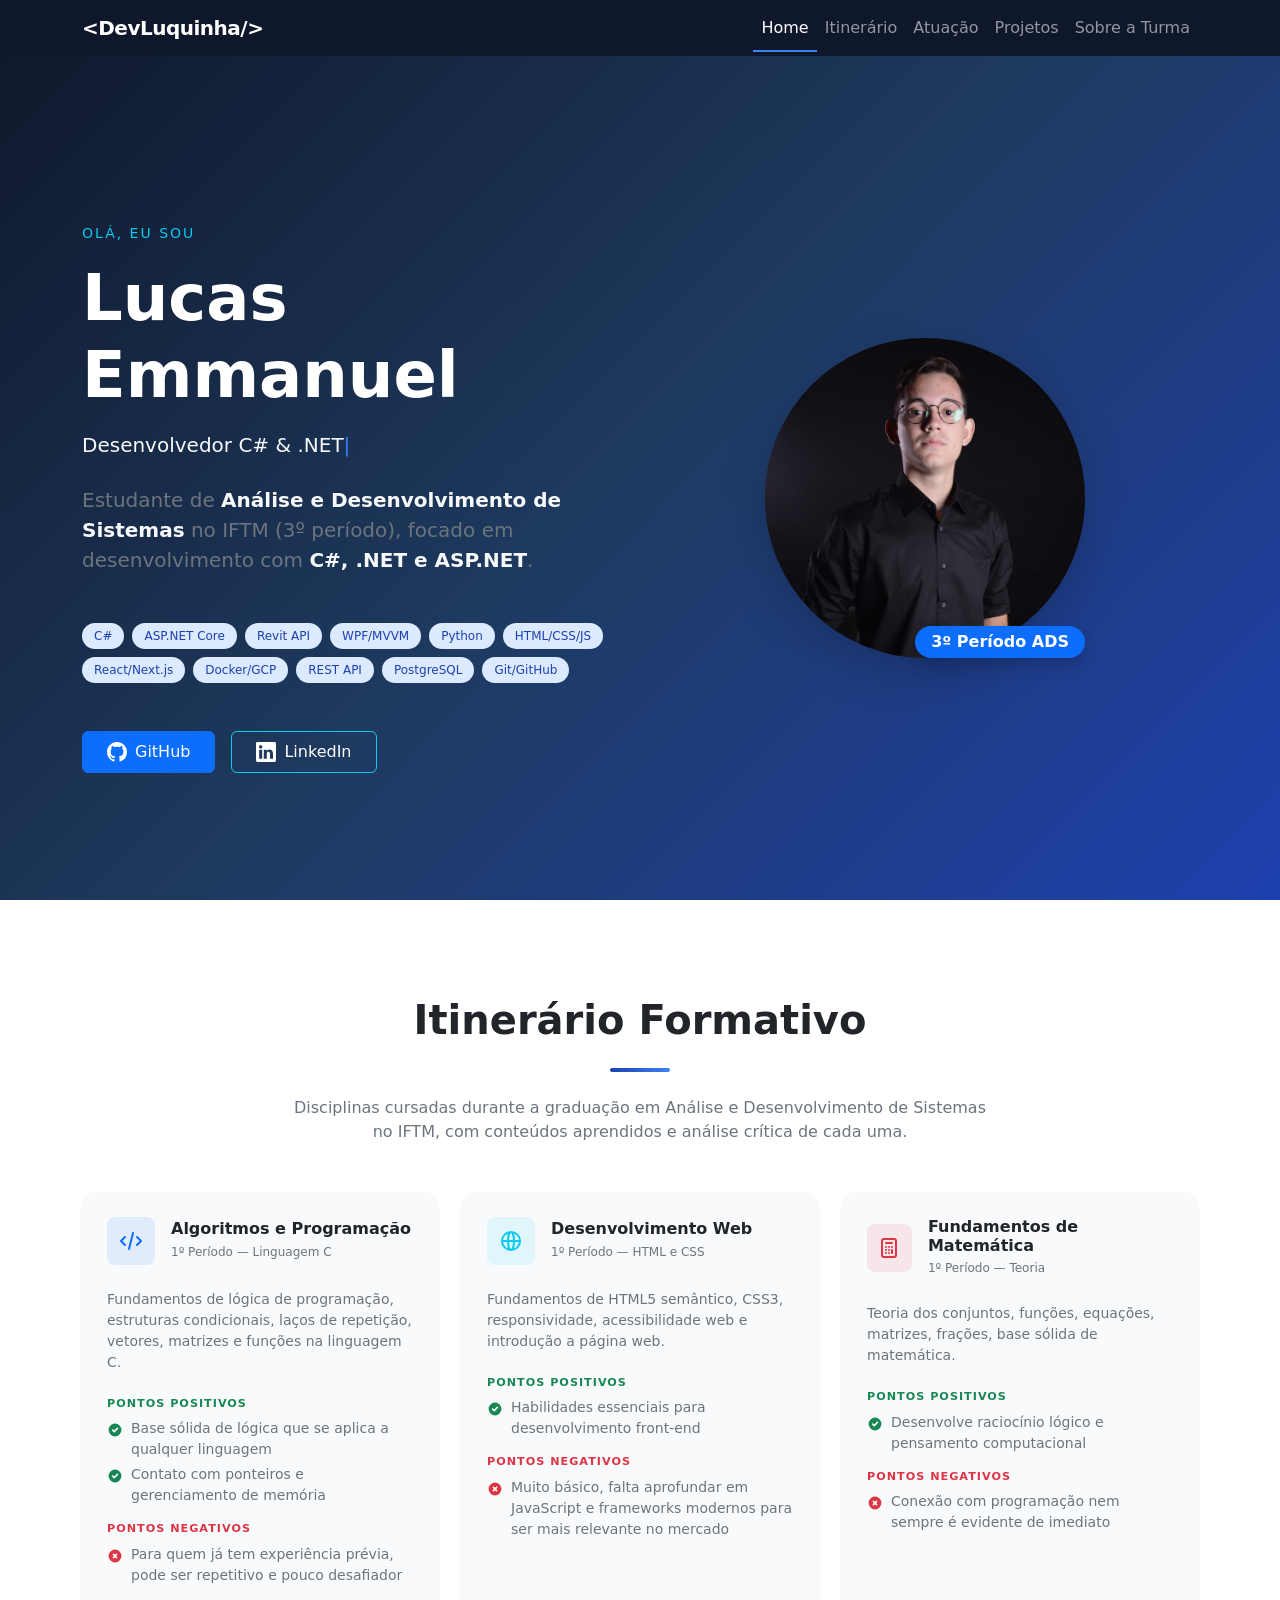
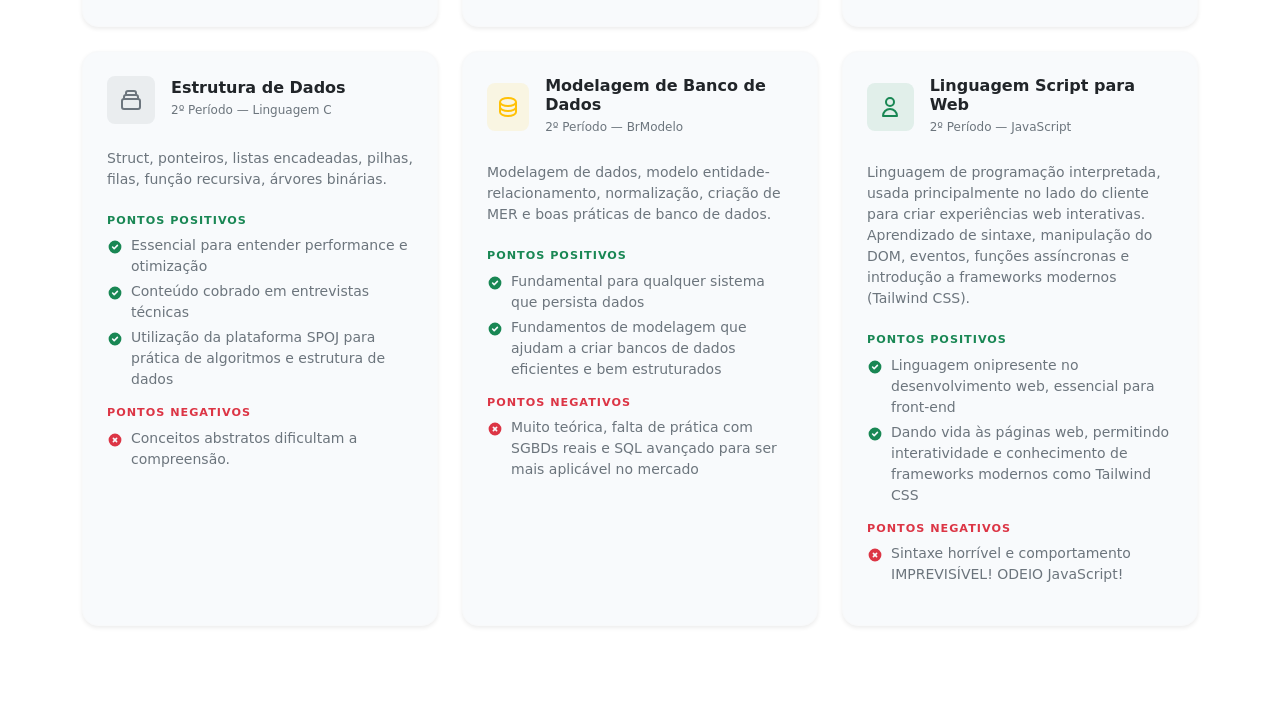
==== commit dfd5fbdc: "Remove the hardcode cards in index.html" ====
--- a/index.html
+++ b/index.html
@@ -155,396 +155,7 @@
                 </p>
             </div>
 
-            <div class="row g-4">
-
-                <div class="col-12 col-md-6 col-lg-4 reveal delay-100">
-                    <div class="card h-100 border-light shadow-sm card-hover rounded-4 border-1"
-                        style="background-color: #f8fafc;">
-                        <div class="card-body p-4">
-                            <div class="d-flex align-items-center gap-3 mb-4">
-                                <div class="d-flex align-items-center justify-content-center bg-primary bg-opacity-10 rounded-3"
-                                    style="width: 48px; height: 48px;">
-                                    <svg class="text-primary" width="24" height="24" fill="none" stroke="currentColor"
-                                        viewBox="0 0 24 24">
-                                        <path stroke-linecap="round" stroke-linejoin="round" stroke-width="2"
-                                            d="M10 20l4-16m4 4l4 4-4 4M6 16l-4-4 4-4" />
-                                    </svg>
-                                </div>
-                                <div>
-                                    <h3 class="fw-bold text-dark fs-6 mb-0">Algoritmos e Programação</h3>
-                                    <span class="text-secondary" style="font-size: 0.75rem;">1º Período — Linguagem
-                                        C</span>
-                                </div>
-                            </div>
-                            <p class="text-secondary mb-4" style="font-size: 0.875rem;">
-                                Fundamentos de lógica de programação, estruturas condicionais, laços de repetição,
-                                vetores, matrizes e funções na linguagem C.
-                            </p>
-                            <div class="mb-3">
-                                <h4 class="text-success text-uppercase fw-semibold mb-2"
-                                    style="font-size: 0.7rem; letter-spacing: 1px;">Pontos Positivos</h4>
-                                <ul class="list-unstyled text-secondary" style="font-size: 0.875rem;">
-                                    <li class="d-flex align-items-start gap-2 mb-1">
-                                        <svg class="text-success flex-shrink-0 mt-1" width="16" height="16"
-                                            fill="currentColor" viewBox="0 0 20 20">
-                                            <path fill-rule="evenodd"
-                                                d="M10 18a8 8 0 100-16 8 8 0 000 16zm3.707-9.293a1 1 0 00-1.414-1.414L9 10.586 7.707 9.293a1 1 0 00-1.414 1.414l2 2a1 1 0 001.414 0l4-4z"
-                                                clip-rule="evenodd" />
-                                        </svg>
-                                        Base sólida de lógica que se aplica a qualquer linguagem
-                                    </li>
-                                    <li class="d-flex align-items-start gap-2 mb-1">
-                                        <svg class="text-success flex-shrink-0 mt-1" width="16" height="16"
-                                            fill="currentColor" viewBox="0 0 20 20">
-                                            <path fill-rule="evenodd"
-                                                d="M10 18a8 8 0 100-16 8 8 0 000 16zm3.707-9.293a1 1 0 00-1.414-1.414L9 10.586 7.707 9.293a1 1 0 00-1.414 1.414l2 2a1 1 0 001.414 0l4-4z"
-                                                clip-rule="evenodd" />
-                                        </svg>
-                                        Contato com ponteiros e gerenciamento de memória
-                                    </li>
-                                </ul>
-                            </div>
-                            <div>
-                                <h4 class="text-danger text-uppercase fw-semibold mb-2"
-                                    style="font-size: 0.7rem; letter-spacing: 1px;">Pontos Negativos</h4>
-                                <ul class="list-unstyled text-secondary" style="font-size: 0.875rem;">
-                                    <li class="d-flex align-items-start gap-2 mb-1">
-                                        <svg class="text-danger flex-shrink-0 mt-1" width="16" height="16"
-                                            fill="currentColor" viewBox="0 0 20 20">
-                                            <path fill-rule="evenodd"
-                                                d="M10 18a8 8 0 100-16 8 8 0 000 16zM8.707 7.293a1 1 0 00-1.414 1.414L8.586 10l-1.293 1.293a1 1 0 101.414 1.414L10 11.414l1.293 1.293a1 1 0 001.414-1.414L11.414 10l1.293-1.293a1 1 0 00-1.414-1.414L10 8.586 8.707 7.293z"
-                                                clip-rule="evenodd" />
-                                        </svg>
-                                        Para quem já tem experiência prévia, pode ser repetitivo e pouco desafiador
-                                    </li>
-                                </ul>
-                            </div>
-                        </div>
-                    </div>
-                </div>
-
-                <div class="col-12 col-md-6 col-lg-4 reveal delay-200">
-                    <div class="card h-100 border-light shadow-sm card-hover rounded-4 border-1"
-                        style="background-color: #f8fafc;">
-                        <div class="card-body p-4">
-                            <div class="d-flex align-items-center gap-3 mb-4">
-                                <div class="d-flex align-items-center justify-content-center bg-info bg-opacity-10 rounded-3"
-                                    style="width: 48px; height: 48px;">
-                                    <svg class="text-info" width="24" height="24" fill="none" stroke="currentColor"
-                                        viewBox="0 0 24 24">
-                                        <path stroke-linecap="round" stroke-linejoin="round" stroke-width="2"
-                                            d="M21 12a9 9 0 01-9 9m9-9a9 9 0 00-9-9m9 9H3m9 9a9 9 0 01-9-9m9 9c1.657 0 3-4.03 3-9s-1.343-9-3-9m0 18c-1.657 0-3-4.03-3-9s1.343-9 3-9m-9 9a9 9 0 019-9" />
-                                    </svg>
-                                </div>
-                                <div>
-                                    <h3 class="fw-bold text-dark fs-6 mb-0">Desenvolvimento Web</h3>
-                                    <span class="text-secondary" style="font-size: 0.75rem;">1º Período — HTML e
-                                        CSS</span>
-                                </div>
-                            </div>
-                            <p class="text-secondary mb-4" style="font-size: 0.875rem;">
-                                Fundamentos de HTML5 semântico, CSS3, responsividade, acessibilidade web e introdução a
-                                página web.
-                            </p>
-                            <div class="mb-3">
-                                <h4 class="text-success text-uppercase fw-semibold mb-2"
-                                    style="font-size: 0.7rem; letter-spacing: 1px;">Pontos Positivos</h4>
-                                <ul class="list-unstyled text-secondary" style="font-size: 0.875rem;">
-                                    <li class="d-flex align-items-start gap-2 mb-1">
-                                        <svg class="text-success flex-shrink-0 mt-1" width="16" height="16"
-                                            fill="currentColor" viewBox="0 0 20 20">
-                                            <path fill-rule="evenodd"
-                                                d="M10 18a8 8 0 100-16 8 8 0 000 16zm3.707-9.293a1 1 0 00-1.414-1.414L9 10.586 7.707 9.293a1 1 0 00-1.414 1.414l2 2a1 1 0 001.414 0l4-4z"
-                                                clip-rule="evenodd" />
-                                        </svg>
-                                        Habilidades essenciais para desenvolvimento front-end
-                                    </li>
-                                </ul>
-                            </div>
-                            <div>
-                                <h4 class="text-danger text-uppercase fw-semibold mb-2"
-                                    style="font-size: 0.7rem; letter-spacing: 1px;">Pontos Negativos</h4>
-                                <ul class="list-unstyled text-secondary" style="font-size: 0.875rem;">
-                                    <li class="d-flex align-items-start gap-2 mb-1">
-                                        <svg class="text-danger flex-shrink-0 mt-1" width="16" height="16"
-                                            fill="currentColor" viewBox="0 0 20 20">
-                                            <path fill-rule="evenodd"
-                                                d="M10 18a8 8 0 100-16 8 8 0 000 16zM8.707 7.293a1 1 0 00-1.414 1.414L8.586 10l-1.293 1.293a1 1 0 101.414 1.414L10 11.414l1.293 1.293a1 1 0 001.414-1.414L11.414 10l1.293-1.293a1 1 0 00-1.414-1.414L10 8.586 8.707 7.293z"
-                                                clip-rule="evenodd" />
-                                        </svg>
-                                        Muito básico, falta aprofundar em JavaScript e frameworks modernos para ser mais
-                                        relevante no mercado
-                                    </li>
-                                </ul>
-                            </div>
-                        </div>
-                    </div>
-                </div>
-
-                <div class="col-12 col-md-6 col-lg-4 reveal delay-300">
-                    <div class="card h-100 border-light shadow-sm card-hover rounded-4 border-1"
-                        style="background-color: #f8fafc;">
-                        <div class="card-body p-4">
-                            <div class="d-flex align-items-center gap-3 mb-4">
-                                <div class="d-flex align-items-center justify-content-center bg-danger bg-opacity-10 rounded-3"
-                                    style="width: 48px; height: 48px;">
-                                    <svg class="text-danger" width="24" height="24" fill="none" stroke="currentColor"
-                                        viewBox="0 0 24 24">
-                                        <path stroke-linecap="round" stroke-linejoin="round" stroke-width="2"
-                                            d="M9 7h6m0 10v-3m-3 3h.01M9 17h.01M9 14h.01M12 14h.01M15 11h.01M12 11h.01M9 11h.01M7 21h10a2 2 0 002-2V5a2 2 0 00-2-2H7a2 2 0 00-2 2v14a2 2 0 002 2z" />
-                                    </svg>
-                                </div>
-                                <div>
-                                    <h3 class="fw-bold text-dark fs-6 mb-0">Fundamentos de Matemática</h3>
-                                    <span class="text-secondary" style="font-size: 0.75rem;">1º Período — Teoria</span>
-                                </div>
-                            </div>
-                            <p class="text-secondary mb-4" style="font-size: 0.875rem;">
-                                Teoria dos conjuntos, funções, equações, matrizes, frações, base sólida de matemática.
-                            </p>
-                            <div class="mb-3">
-                                <h4 class="text-success text-uppercase fw-semibold mb-2"
-                                    style="font-size: 0.7rem; letter-spacing: 1px;">Pontos Positivos</h4>
-                                <ul class="list-unstyled text-secondary" style="font-size: 0.875rem;">
-                                    <li class="d-flex align-items-start gap-2 mb-1">
-                                        <svg class="text-success flex-shrink-0 mt-1" width="16" height="16"
-                                            fill="currentColor" viewBox="0 0 20 20">
-                                            <path fill-rule="evenodd"
-                                                d="M10 18a8 8 0 100-16 8 8 0 000 16zm3.707-9.293a1 1 0 00-1.414-1.414L9 10.586 7.707 9.293a1 1 0 00-1.414 1.414l2 2a1 1 0 001.414 0l4-4z"
-                                                clip-rule="evenodd" />
-                                        </svg>
-                                        Desenvolve raciocínio lógico e pensamento computacional
-                                    </li>
-                                </ul>
-                            </div>
-                            <div>
-                                <h4 class="text-danger text-uppercase fw-semibold mb-2"
-                                    style="font-size: 0.7rem; letter-spacing: 1px;">Pontos Negativos</h4>
-                                <ul class="list-unstyled text-secondary" style="font-size: 0.875rem;">
-                                    <li class="d-flex align-items-start gap-2 mb-1">
-                                        <svg class="text-danger flex-shrink-0 mt-1" width="16" height="16"
-                                            fill="currentColor" viewBox="0 0 20 20">
-                                            <path fill-rule="evenodd"
-                                                d="M10 18a8 8 0 100-16 8 8 0 000 16zM8.707 7.293a1 1 0 00-1.414 1.414L8.586 10l-1.293 1.293a1 1 0 101.414 1.414L10 11.414l1.293 1.293a1 1 0 001.414-1.414L11.414 10l1.293-1.293a1 1 0 00-1.414-1.414L10 8.586 8.707 7.293z"
-                                                clip-rule="evenodd" />
-                                        </svg>
-                                        Conexão com programação nem sempre é evidente de imediato
-                                    </li>
-                                </ul>
-                            </div>
-                        </div>
-                    </div>
-                </div>
-
-                <div class="col-12 col-md-6 col-lg-4 reveal delay-200">
-                    <div class="card h-100 border-light shadow-sm card-hover rounded-4 border-1"
-                        style="background-color: #f8fafc;">
-                        <div class="card-body p-4">
-                            <div class="d-flex align-items-center gap-3 mb-4">
-                                <div class="d-flex align-items-center justify-content-center rounded-3"
-                                    style="width: 48px; height: 48px; background-color: #f3e8ff;">
-                                    <svg class="text-dark" style="color: #9333ea;" width="24" height="24" fill="none"
-                                        stroke="currentColor" viewBox="0 0 24 24">
-                                        <path stroke-linecap="round" stroke-linejoin="round" stroke-width="2"
-                                            d="M19 11H5m14 0a2 2 0 012 2v6a2 2 0 01-2 2H5a2 2 0 01-2-2v-6a2 2 0 012-2m14 0V9a2 2 0 00-2-2M5 11V9a2 2 0 012-2m0 0V5a2 2 0 012-2h6a2 2 0 012 2v2M7 7h10" />
-                                    </svg>
-                                </div>
-                                <div>
-                                    <h3 class="fw-bold text-dark fs-6 mb-0">Estrutura de Dados</h3>
-                                    <span class="text-secondary" style="font-size: 0.75rem;">2º Período — Linguagem
-                                        C</span>
-                                </div>
-                            </div>
-                            <p class="text-secondary mb-4" style="font-size: 0.875rem;">
-                                Struct, ponteiros, listas encadeadas, pilhas, filas, função recursiva, árvores binárias.
-                            </p>
-                            <div class="mb-3">
-                                <h4 class="text-success text-uppercase fw-semibold mb-2"
-                                    style="font-size: 0.7rem; letter-spacing: 1px;">Pontos Positivos</h4>
-                                <ul class="list-unstyled text-secondary" style="font-size: 0.875rem;">
-                                    <li class="d-flex align-items-start gap-2 mb-1">
-                                        <svg class="text-success flex-shrink-0 mt-1" width="16" height="16"
-                                            fill="currentColor" viewBox="0 0 20 20">
-                                            <path fill-rule="evenodd"
-                                                d="M10 18a8 8 0 100-16 8 8 0 000 16zm3.707-9.293a1 1 0 00-1.414-1.414L9 10.586 7.707 9.293a1 1 0 00-1.414 1.414l2 2a1 1 0 001.414 0l4-4z"
-                                                clip-rule="evenodd" />
-                                        </svg>
-                                        Essencial para entender performance e otimização
-                                    </li>
-                                    <li class="d-flex align-items-start gap-2 mb-1">
-                                        <svg class="text-success flex-shrink-0 mt-1" width="16" height="16"
-                                            fill="currentColor" viewBox="0 0 20 20">
-                                            <path fill-rule="evenodd"
-                                                d="M10 18a8 8 0 100-16 8 8 0 000 16zm3.707-9.293a1 1 0 00-1.414-1.414L9 10.586 7.707 9.293a1 1 0 00-1.414 1.414l2 2a1 1 0 001.414 0l4-4z"
-                                                clip-rule="evenodd" />
-                                        </svg>
-                                        Conteúdo cobrado em entrevistas técnicas
-                                    </li>
-                                    <li class="d-flex align-items-start gap-2 mb-1">
-                                        <svg class="text-success flex-shrink-0 mt-1" width="16" height="16"
-                                            fill="currentColor" viewBox="0 0 20 20">
-                                            <path fill-rule="evenodd"
-                                                d="M10 18a8 8 0 100-16 8 8 0 000 16zm3.707-9.293a1 1 0 00-1.414-1.414L9 10.586 7.707 9.293a1 1 0 00-1.414 1.414l2 2a1 1 0 001.414 0l4-4z"
-                                                clip-rule="evenodd" />
-                                        </svg>
-                                        Utilização da plataforma SPOJ para prática de algoritmos e estrutura de dados
-                                    </li>
-                                </ul>
-                            </div>
-                            <div>
-                                <h4 class="text-danger text-uppercase fw-semibold mb-2"
-                                    style="font-size: 0.7rem; letter-spacing: 1px;">Pontos Negativos</h4>
-                                <ul class="list-unstyled text-secondary" style="font-size: 0.875rem;">
-                                    <li class="d-flex align-items-start gap-2 mb-1">
-                                        <svg class="text-danger flex-shrink-0 mt-1" width="16" height="16"
-                                            fill="currentColor" viewBox="0 0 20 20">
-                                            <path fill-rule="evenodd"
-                                                d="M10 18a8 8 0 100-16 8 8 0 000 16zM8.707 7.293a1 1 0 00-1.414 1.414L8.586 10l-1.293 1.293a1 1 0 101.414 1.414L10 11.414l1.293 1.293a1 1 0 001.414-1.414L11.414 10l1.293-1.293a1 1 0 00-1.414-1.414L10 8.586 8.707 7.293z"
-                                                clip-rule="evenodd" />
-                                        </svg>
-                                        Conceitos abstratos dificultam a compreensão.
-                                    </li>
-                                </ul>
-                            </div>
-                        </div>
-                    </div>
-                </div>
-
-                <div class="col-12 col-md-6 col-lg-4 reveal delay-300">
-                    <div class="card h-100 border-light shadow-sm card-hover rounded-4 border-1"
-                        style="background-color: #f8fafc;">
-                        <div class="card-body p-4">
-                            <div class="d-flex align-items-center gap-3 mb-4">
-                                <div class="d-flex align-items-center justify-content-center bg-warning bg-opacity-10 rounded-3"
-                                    style="width: 48px; height: 48px;">
-                                    <svg class="text-warning" width="24" height="24" fill="none" stroke="currentColor"
-                                        viewBox="0 0 24 24">
-                                        <path stroke-linecap="round" stroke-linejoin="round" stroke-width="2"
-                                            d="M4 7v10c0 2.21 3.582 4 8 4s8-1.79 8-4V7M4 7c0 2.21 3.582 4 8 4s8-1.79 8-4M4 7c0-2.21 3.582-4 8-4s8 1.79 8 4m0 5c0 2.21-3.582 4-8 4s-8-1.79-8-4" />
-                                    </svg>
-                                </div>
-                                <div>
-                                    <h3 class="fw-bold text-dark fs-6 mb-0">Modelagem de Banco de Dados</h3>
-                                    <span class="text-secondary" style="font-size: 0.75rem;">2º Período —
-                                        BrModelo</span>
-                                </div>
-                            </div>
-                            <p class="text-secondary mb-4" style="font-size: 0.875rem;">
-                                Modelagem de dados, modelo entidade-relacionamento, normalização, criação de MER e boas
-                                práticas de banco de dados.
-                            </p>
-                            <div class="mb-3">
-                                <h4 class="text-success text-uppercase fw-semibold mb-2"
-                                    style="font-size: 0.7rem; letter-spacing: 1px;">Pontos Positivos</h4>
-                                <ul class="list-unstyled text-secondary" style="font-size: 0.875rem;">
-                                    <li class="d-flex align-items-start gap-2 mb-1">
-                                        <svg class="text-success flex-shrink-0 mt-1" width="16" height="16"
-                                            fill="currentColor" viewBox="0 0 20 20">
-                                            <path fill-rule="evenodd"
-                                                d="M10 18a8 8 0 100-16 8 8 0 000 16zm3.707-9.293a1 1 0 00-1.414-1.414L9 10.586 7.707 9.293a1 1 0 00-1.414 1.414l2 2a1 1 0 001.414 0l4-4z"
-                                                clip-rule="evenodd" />
-                                        </svg>
-                                        Fundamental para qualquer sistema que persista dados
-                                    </li>
-                                    <li class="d-flex align-items-start gap-2 mb-1">
-                                        <svg class="text-success flex-shrink-0 mt-1" width="16" height="16"
-                                            fill="currentColor" viewBox="0 0 20 20">
-                                            <path fill-rule="evenodd"
-                                                d="M10 18a8 8 0 100-16 8 8 0 000 16zm3.707-9.293a1 1 0 00-1.414-1.414L9 10.586 7.707 9.293a1 1 0 00-1.414 1.414l2 2a1 1 0 001.414 0l4-4z"
-                                                clip-rule="evenodd" />
-                                        </svg>
-                                        Fundamentos de modelagem que ajudam a criar bancos de dados eficientes e bem
-                                        estruturados
-                                    </li>
-                                </ul>
-                            </div>
-                            <div>
-                                <h4 class="text-danger text-uppercase fw-semibold mb-2"
-                                    style="font-size: 0.7rem; letter-spacing: 1px;">Pontos Negativos</h4>
-                                <ul class="list-unstyled text-secondary" style="font-size: 0.875rem;">
-                                    <li class="d-flex align-items-start gap-2 mb-1">
-                                        <svg class="text-danger flex-shrink-0 mt-1" width="16" height="16"
-                                            fill="currentColor" viewBox="0 0 20 20">
-                                            <path fill-rule="evenodd"
-                                                d="M10 18a8 8 0 100-16 8 8 0 000 16zM8.707 7.293a1 1 0 00-1.414 1.414L8.586 10l-1.293 1.293a1 1 0 101.414 1.414L10 11.414l1.293 1.293a1 1 0 001.414-1.414L11.414 10l1.293-1.293a1 1 0 00-1.414-1.414L10 8.586 8.707 7.293z"
-                                                clip-rule="evenodd" />
-                                        </svg>
-                                        Muito teórica, falta de prática com SGBDs reais e SQL avançado para ser mais
-                                        aplicável no mercado
-                                    </li>
-                                </ul>
-                            </div>
-                        </div>
-                    </div>
-                </div>
-
-                <div class="col-12 col-md-6 col-lg-4 reveal delay-100">
-                    <div class="card h-100 border-light shadow-sm card-hover rounded-4 border-1"
-                        style="background-color: #f8fafc;">
-                        <div class="card-body p-4">
-                            <div class="d-flex align-items-center gap-3 mb-4">
-                                <div class="d-flex align-items-center justify-content-center rounded-3"
-                                    style="width: 48px; height: 48px; background-color: #ccfbf1;">
-                                    <svg class="text-dark" style="color: #0d9488;" width="24" height="24" fill="none"
-                                        stroke="currentColor" viewBox="0 0 24 24">
-                                        <path stroke-linecap="round" stroke-linejoin="round" stroke-width="2"
-                                            d="M16 7a4 4 0 11-8 0 4 4 0 018 0zM12 14a7 7 0 00-7 7h14a7 7 0 00-7-7z" />
-                                    </svg>
-                                </div>
-                                <div>
-                                    <h3 class="fw-bold text-dark fs-6 mb-0">Linguagem Script para Web</h3>
-                                    <span class="text-secondary" style="font-size: 0.75rem;">2º Período —
-                                        JavaScript</span>
-                                </div>
-                            </div>
-                            <p class="text-secondary mb-4" style="font-size: 0.875rem;">
-                                Linguagem de programação interpretada, usada principalmente no lado do cliente para
-                                criar experiências web interativas. Aprendizado de sintaxe, manipulação do DOM, eventos,
-                                funções assíncronas e introdução a frameworks modernos (Tailwind CSS).
-                            </p>
-                            <div class="mb-3">
-                                <h4 class="text-success text-uppercase fw-semibold mb-2"
-                                    style="font-size: 0.7rem; letter-spacing: 1px;">Pontos Positivos</h4>
-                                <ul class="list-unstyled text-secondary" style="font-size: 0.875rem;">
-                                    <li class="d-flex align-items-start gap-2 mb-1">
-                                        <svg class="text-success flex-shrink-0 mt-1" width="16" height="16"
-                                            fill="currentColor" viewBox="0 0 20 20">
-                                            <path fill-rule="evenodd"
-                                                d="M10 18a8 8 0 100-16 8 8 0 000 16zm3.707-9.293a1 1 0 00-1.414-1.414L9 10.586 7.707 9.293a1 1 0 00-1.414 1.414l2 2a1 1 0 001.414 0l4-4z"
-                                                clip-rule="evenodd" />
-                                        </svg>
-                                        Linguagem onipresente no desenvolvimento web, essencial para front-end
-                                    </li>
-                                    <li class="d-flex align-items-start gap-2 mb-1">
-                                        <svg class="text-success flex-shrink-0 mt-1" width="16" height="16"
-                                            fill="currentColor" viewBox="0 0 20 20">
-                                            <path fill-rule="evenodd"
-                                                d="M10 18a8 8 0 100-16 8 8 0 000 16zm3.707-9.293a1 1 0 00-1.414-1.414L9 10.586 7.707 9.293a1 1 0 00-1.414 1.414l2 2a1 1 0 001.414 0l4-4z"
-                                                clip-rule="evenodd" />
-                                        </svg>
-                                        Dando vida às páginas web, permitindo interatividade e conhecimento de
-                                        frameworks modernos como Tailwind CSS
-                                    </li>
-                                </ul>
-                            </div>
-                            <div>
-                                <h4 class="text-danger text-uppercase fw-semibold mb-2"
-                                    style="font-size: 0.7rem; letter-spacing: 1px;">Pontos Negativos</h4>
-                                <ul class="list-unstyled text-secondary" style="font-size: 0.875rem;">
-                                    <li class="d-flex align-items-start gap-2 mb-1">
-                                        <svg class="text-danger flex-shrink-0 mt-1" width="16" height="16"
-                                            fill="currentColor" viewBox="0 0 20 20">
-                                            <path fill-rule="evenodd"
-                                                d="M10 18a8 8 0 100-16 8 8 0 000 16zM8.707 7.293a1 1 0 00-1.414 1.414L8.586 10l-1.293 1.293a1 1 0 101.414 1.414L10 11.414l1.293 1.293a1 1 0 001.414-1.414L11.414 10l1.293-1.293a1 1 0 00-1.414-1.414L10 8.586 8.707 7.293z"
-                                                clip-rule="evenodd" />
-                                        </svg>
-                                        Sintaxe horrível e comportamento IMPREVISÍVEL! ODEIO JavaScript!
-                                    </li>
-                                </ul>
-                            </div>
-                        </div>
-                    </div>
-                </div>
+            <div class="row g-4" id="itinerario-container">
 
             </div>
         </div>
@@ -553,6 +164,7 @@
     <!-- SCRIPTS -->
     <script src="assets/js/navigation.js"></script>
     <script src="assets/js/animations.js"></script>
+    <script src="assets/js/data.js"></script>
     <script src="assets/js/app.js"></script>
 
     <script src="https://cdn.jsdelivr.net/npm/bootstrap@5.3.8/dist/js/bootstrap.bundle.min.js"
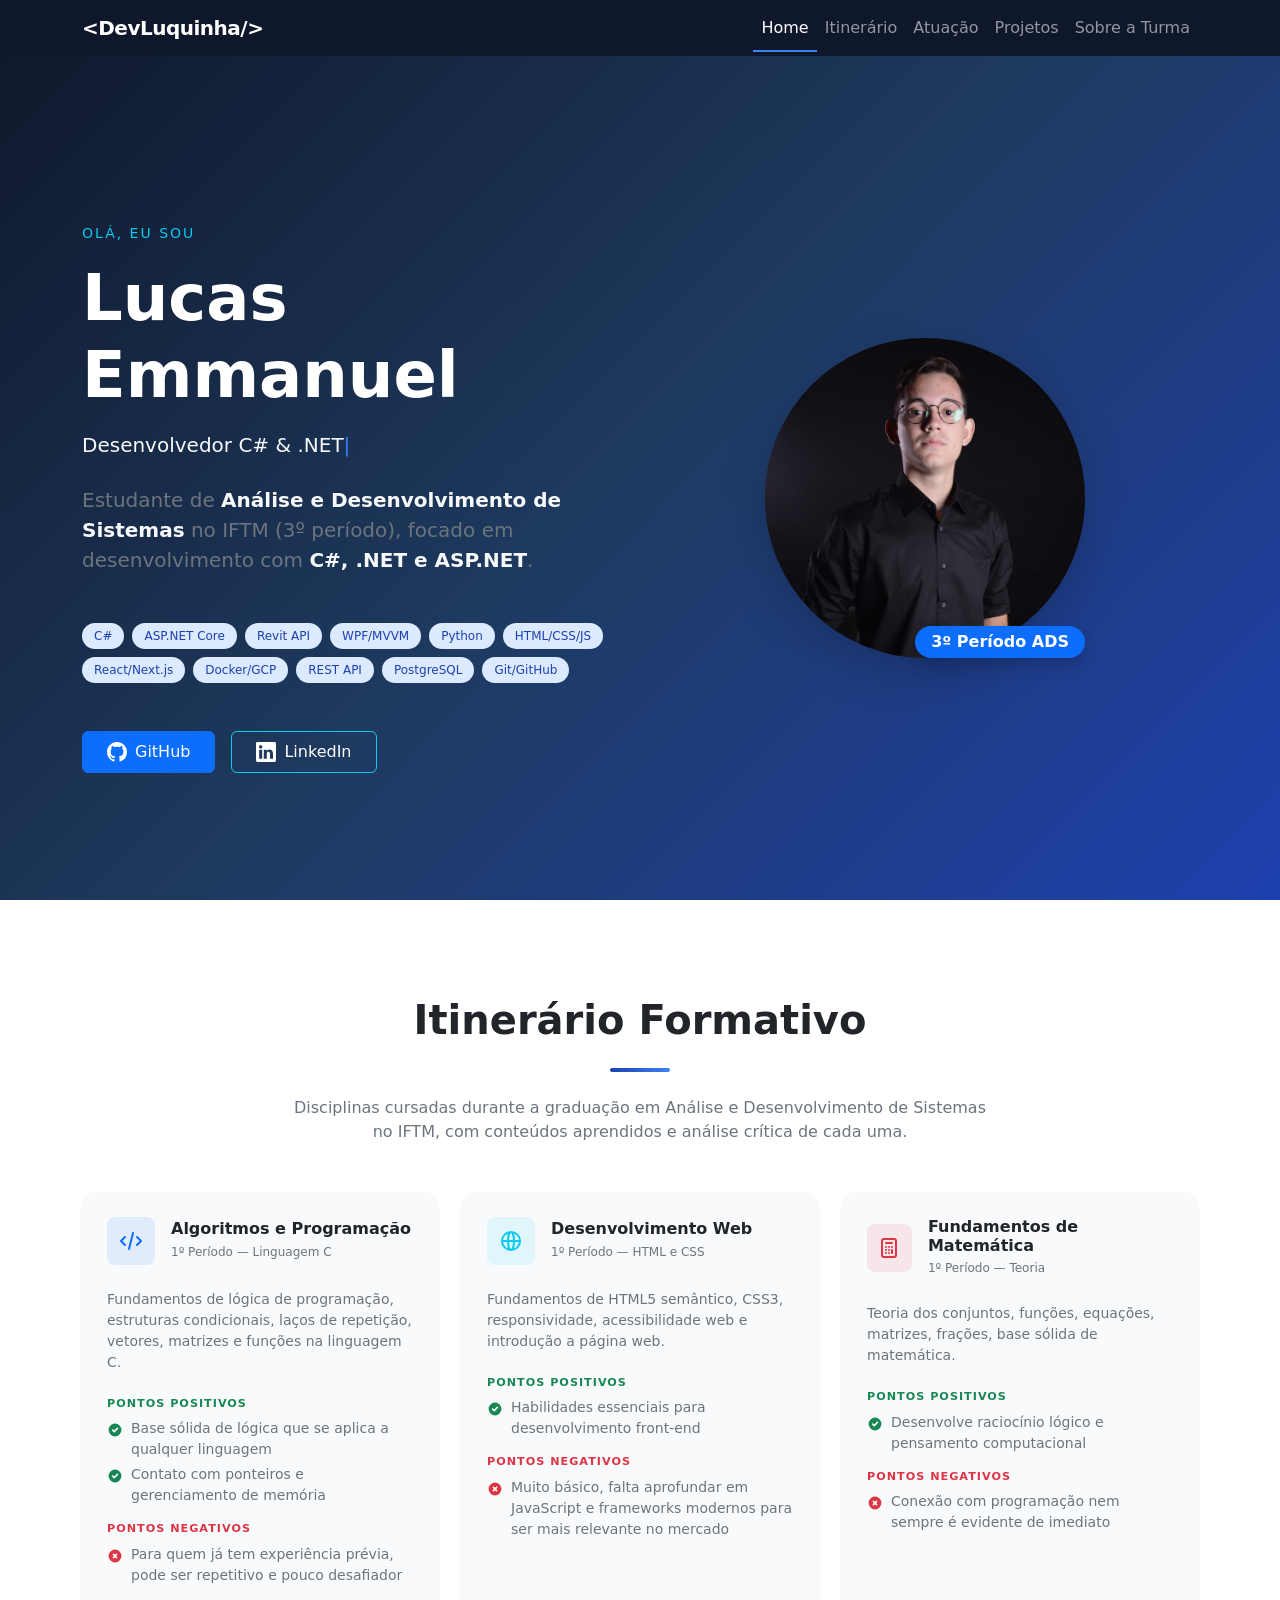
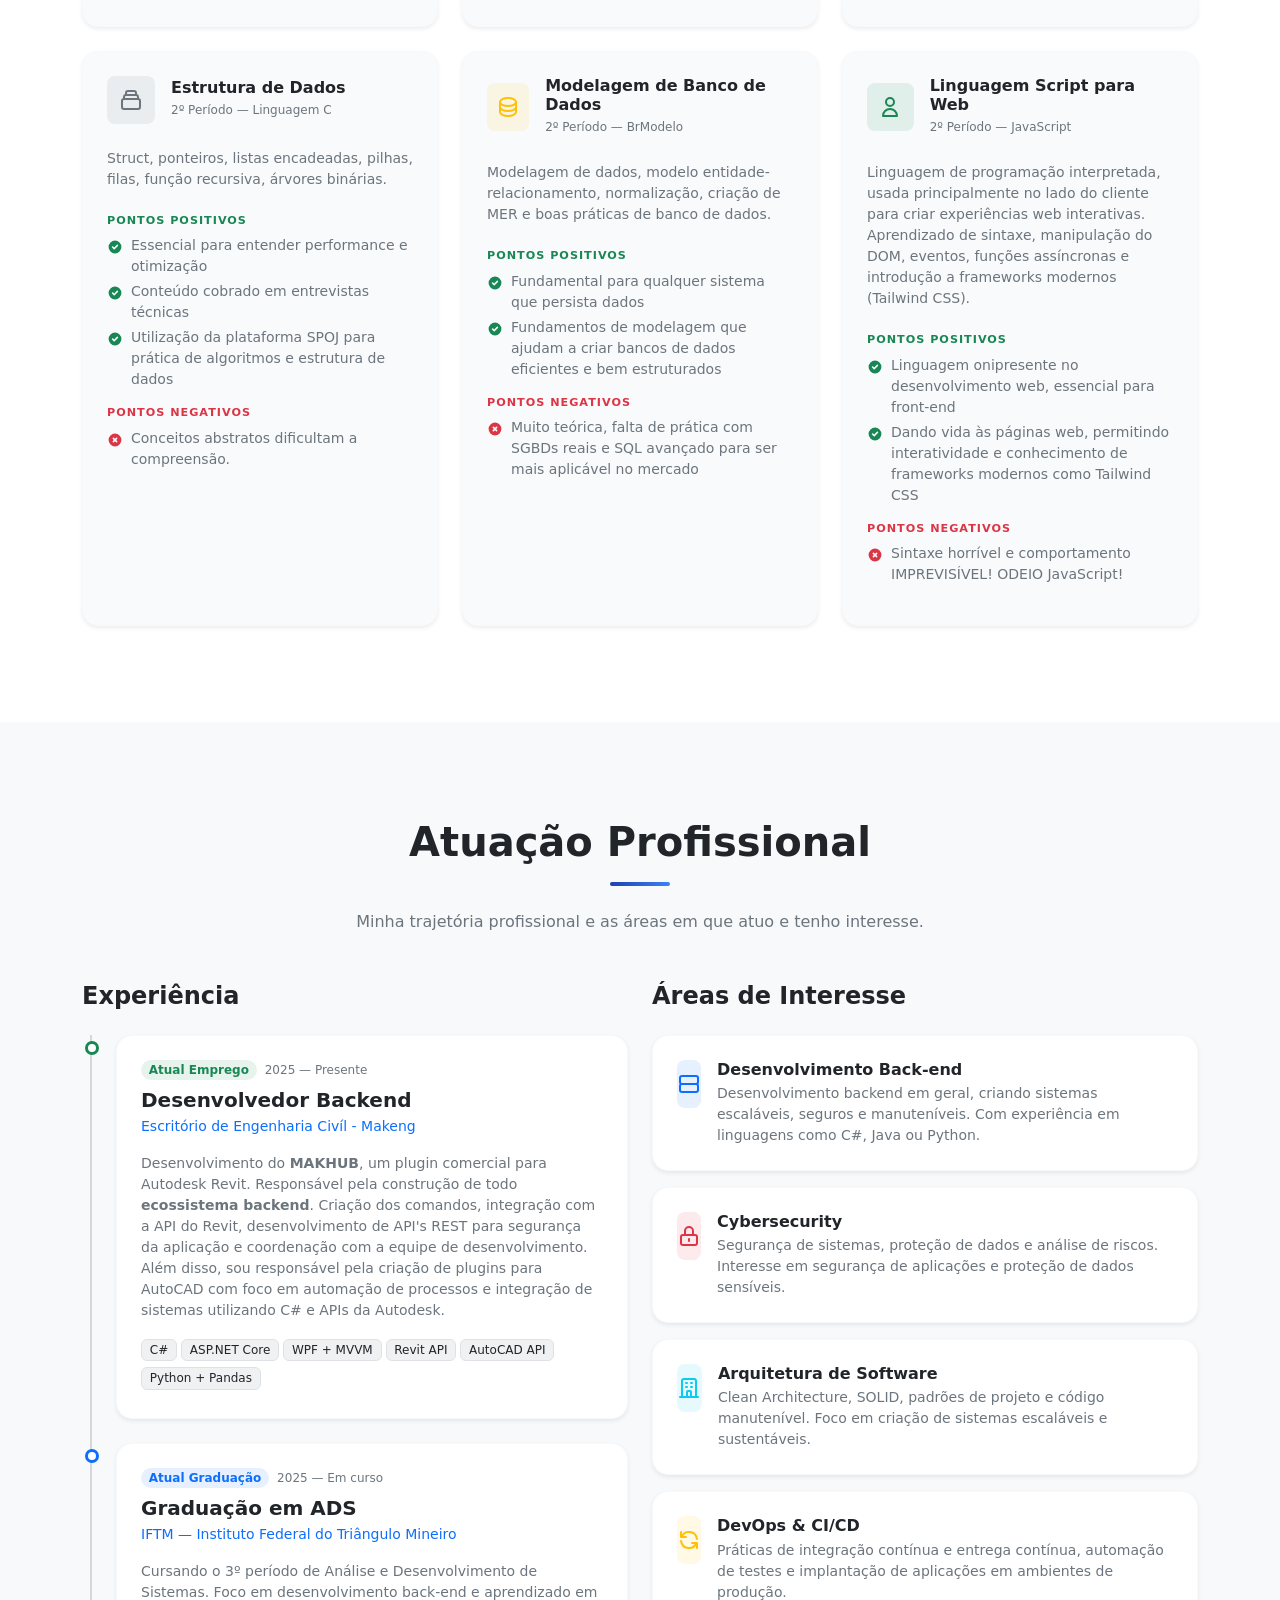
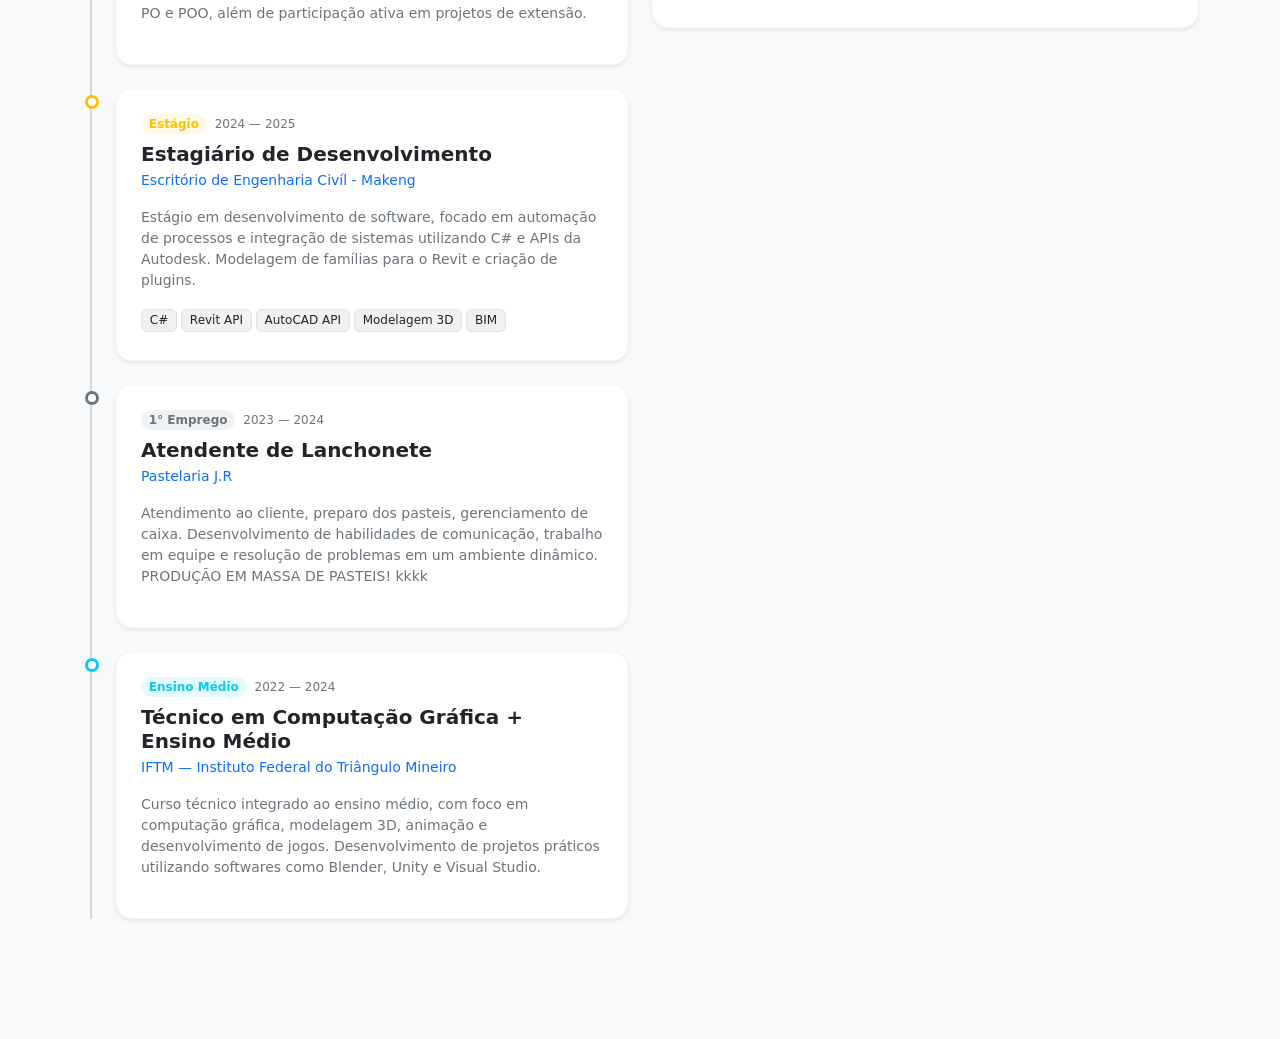
==== commit 6d4d01eb: "Create the professional section" ====
--- a/index.html
+++ b/index.html
@@ -142,7 +142,7 @@
         </div>
     </section>
 
-    <!-- ITINERÁRIO FORMATIVO -->
+    <!-- Itinerary of formation -->
     <section id="itinerario" class="py-5 bg-white">
         <div class="container py-5">
 
@@ -161,6 +161,36 @@
         </div>
     </section>
 
+    <!-- Professional performance -->
+    <section id="atuacao" class="py-5 bg-light">
+        <div class="container py-5">
+
+            <div class="text-center mb-5 reveal">
+                <h2 class="display-6 fw-bold text-dark mb-3">Atuação Profissional</h2>
+                <div class="section-divider mb-4"></div>
+                <p class="text-secondary mx-auto" style="max-width: 600px;">
+                    Minha trajetória profissional e as áreas em que atuo e tenho interesse.
+                </p>
+            </div>
+
+            <div class="row gy-5">
+                <div class="col-lg-6 reveal-left">
+                    <h3 class="fs-4 fw-bold text-dark mb-4">Experiência</h3>
+                    <div id="experiencia-container"
+                        class="position-relative ps-4 border-start border-2 border-secondary border-opacity-25 ms-2">
+                    </div>
+                </div>
+
+                <div class="col-lg-6 reveal-right">
+                    <h3 class="fs-4 fw-bold text-dark mb-4">Áreas de Interesse</h3>
+                    <div id="interesses-container" class="d-flex flex-column gap-3">
+                    </div>
+                </div>
+            </div>
+
+        </div>
+    </section>
+
     <!-- SCRIPTS -->
     <script src="assets/js/navigation.js"></script>
     <script src="assets/js/animations.js"></script>
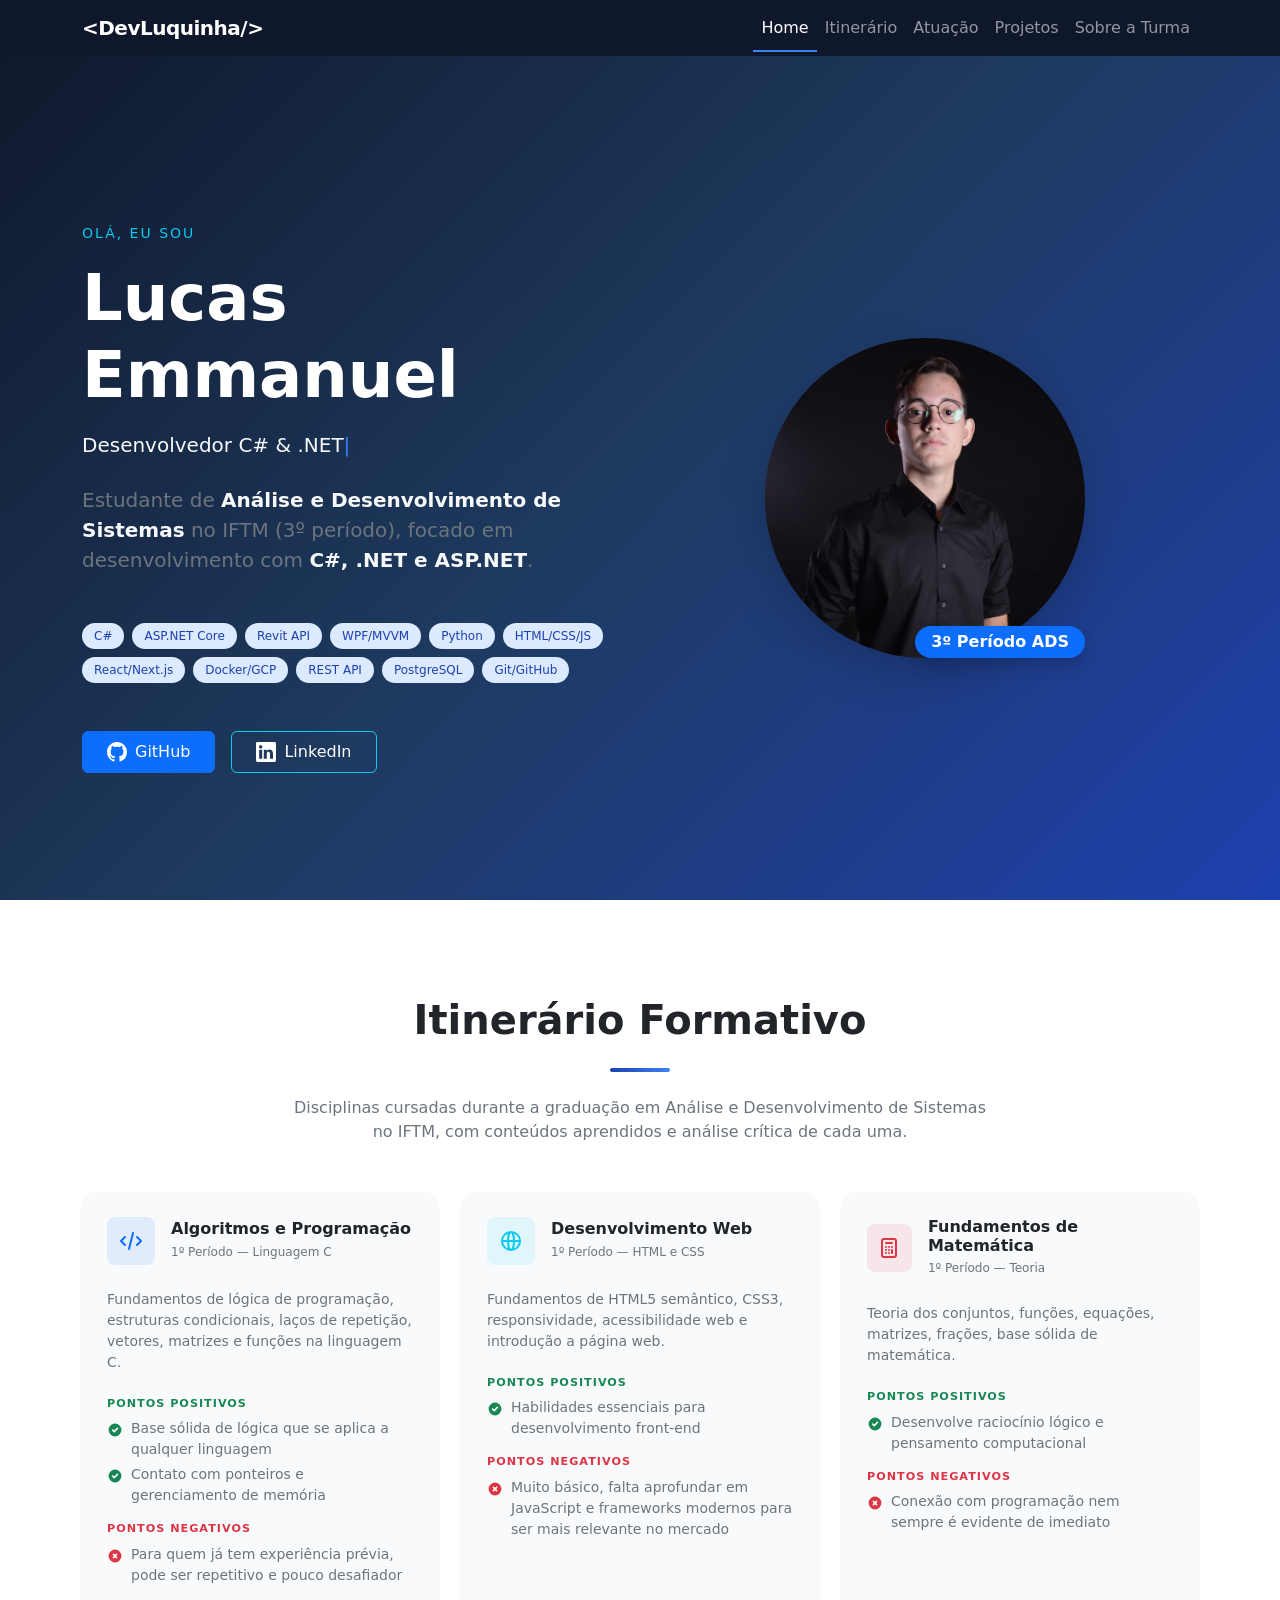
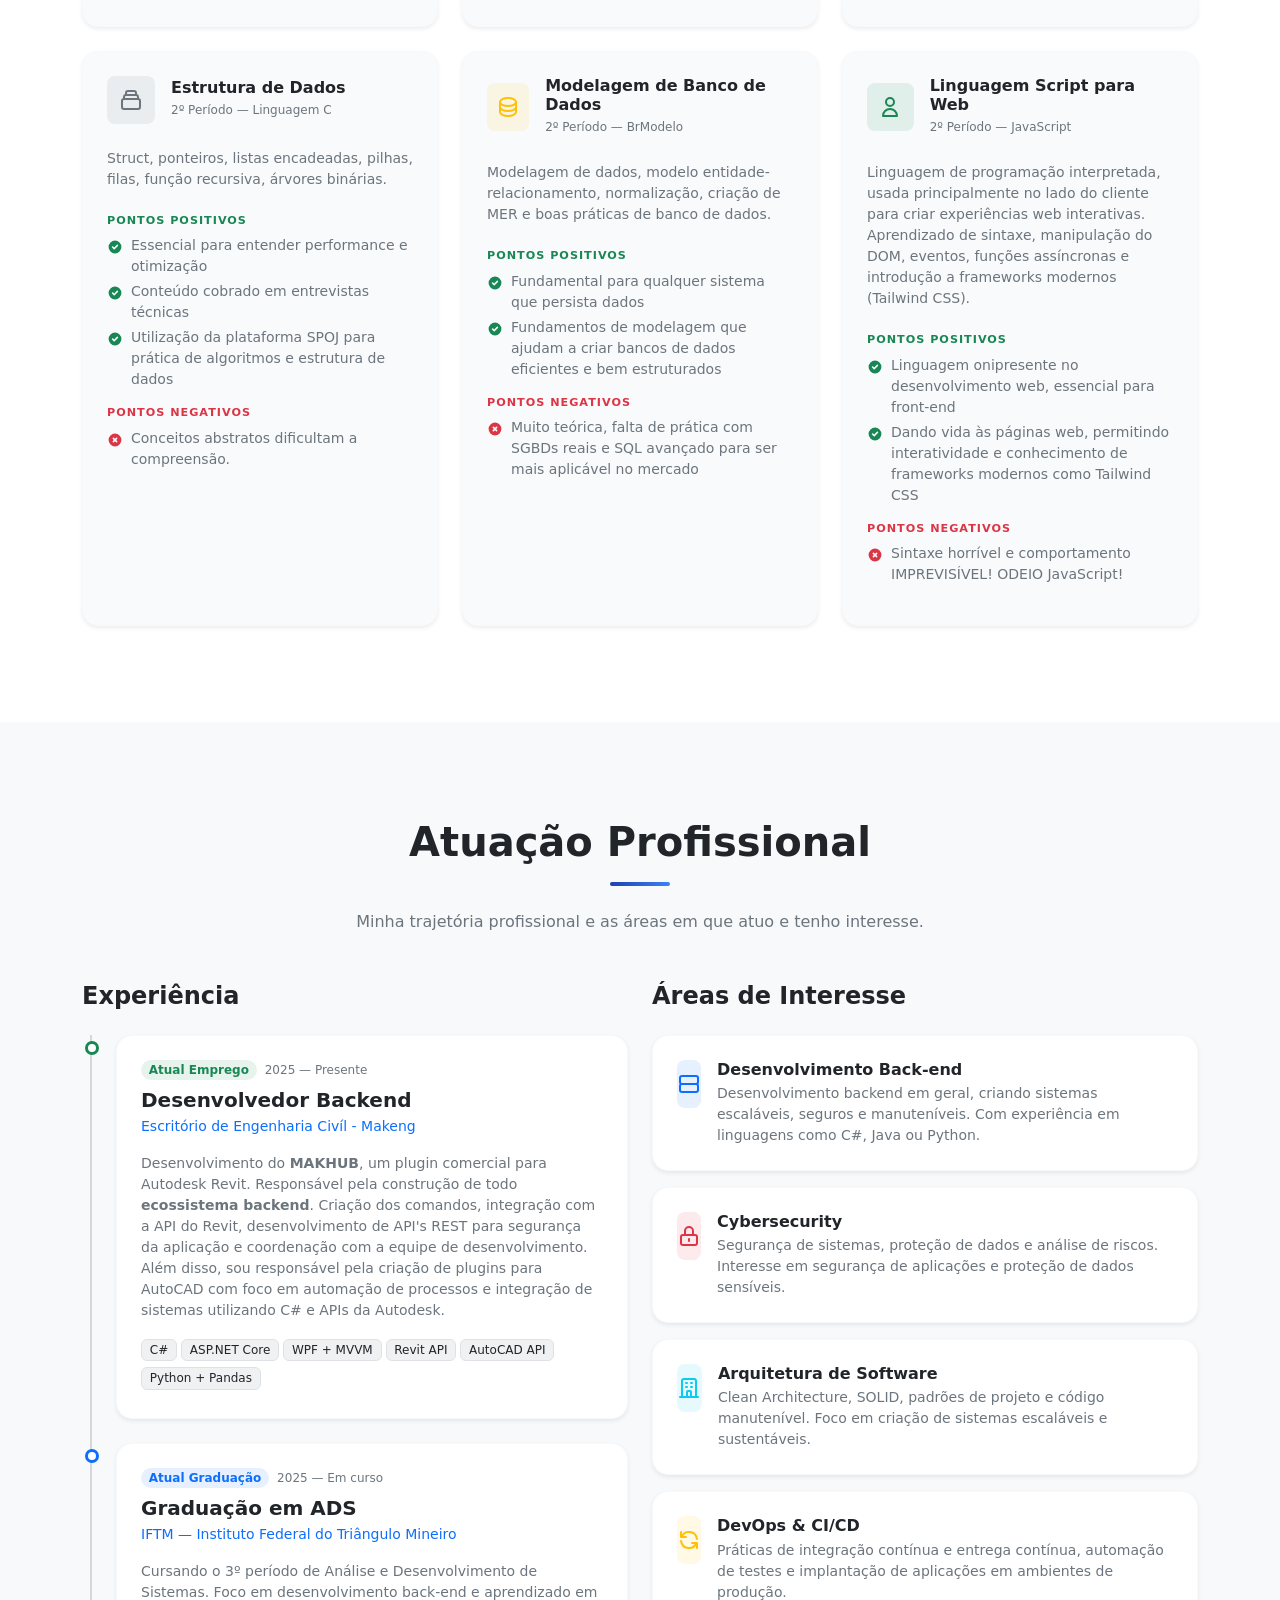
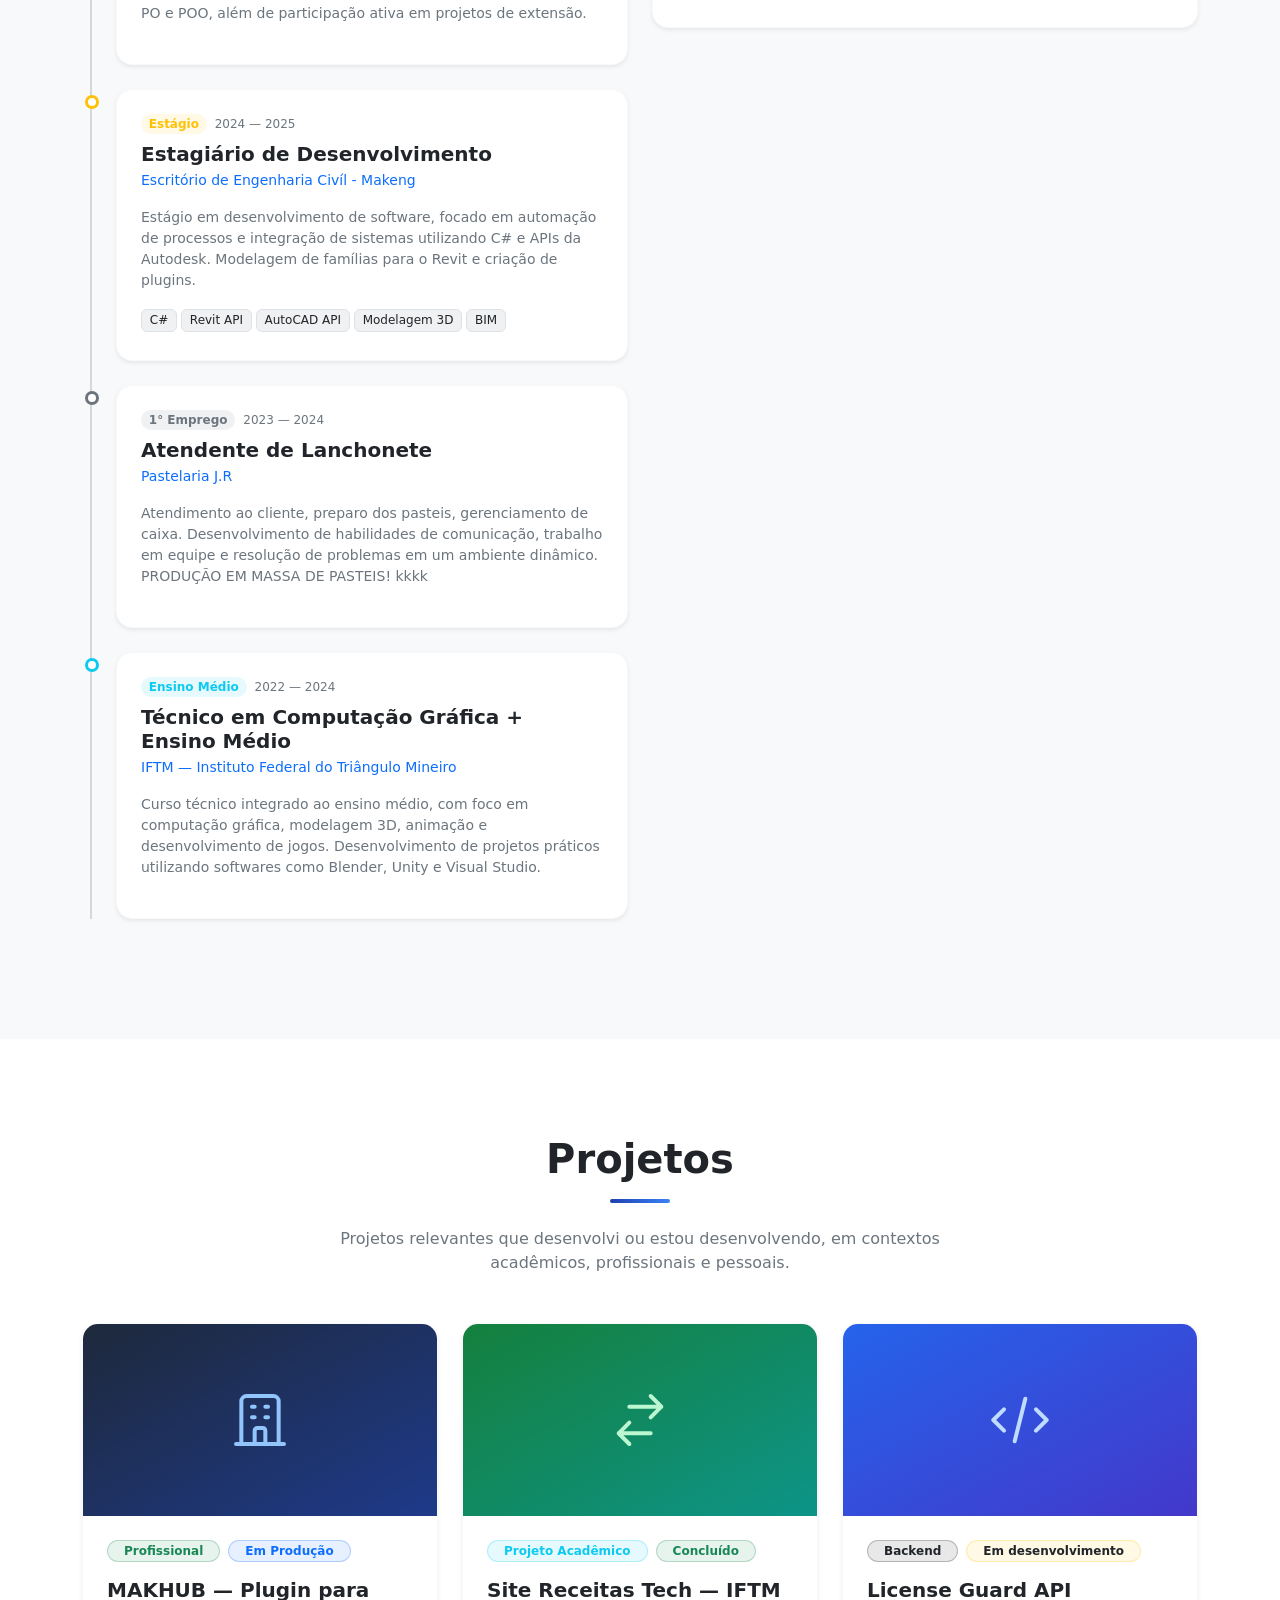
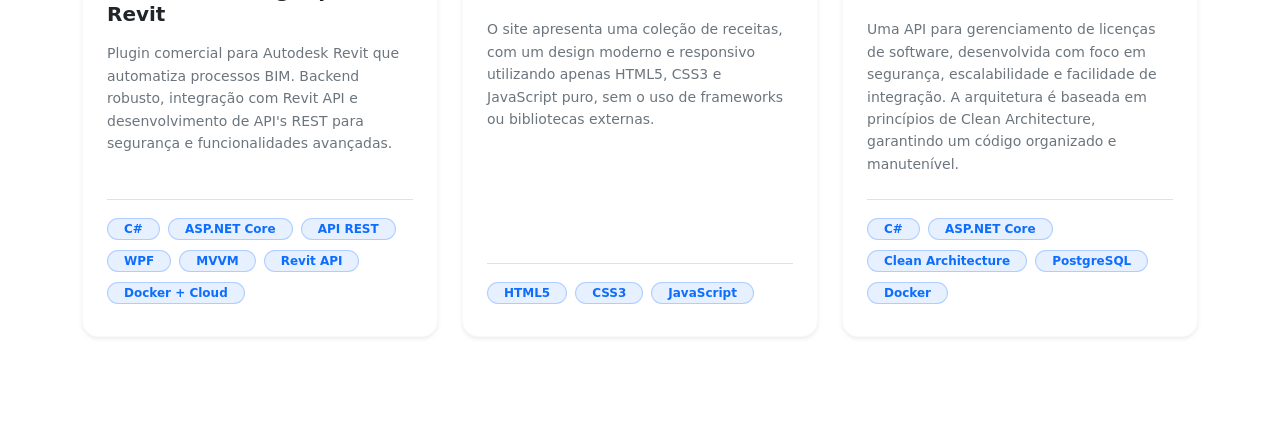
==== commit 77fc8bb7: "Create the projects section" ====
--- a/index.html
+++ b/index.html
@@ -191,6 +191,26 @@
         </div>
     </section>
 
+    <!-- Projects -->
+    <section id="projetos" class="py-5 bg-white">
+        <div class="container py-5">
+
+            <div class="text-center mb-5 reveal">
+                <h2 class="display-6 fw-bold text-dark mb-3">Projetos</h2>
+                <div class="section-divider mb-4 mx-auto"
+                    style="width: 60px; height: 4px; background-color: #0d6efd; border-radius: 2px;"></div>
+                <p class="text-secondary mx-auto" style="max-width: 600px;">
+                    Projetos relevantes que desenvolvi ou estou desenvolvendo, em contextos acadêmicos, profissionais e
+                    pessoais.
+                </p>
+            </div>
+
+            <div class="row g-4" id="projetos-container">
+            </div>
+
+        </div>
+    </section>
+
     <!-- SCRIPTS -->
     <script src="assets/js/navigation.js"></script>
     <script src="assets/js/animations.js"></script>
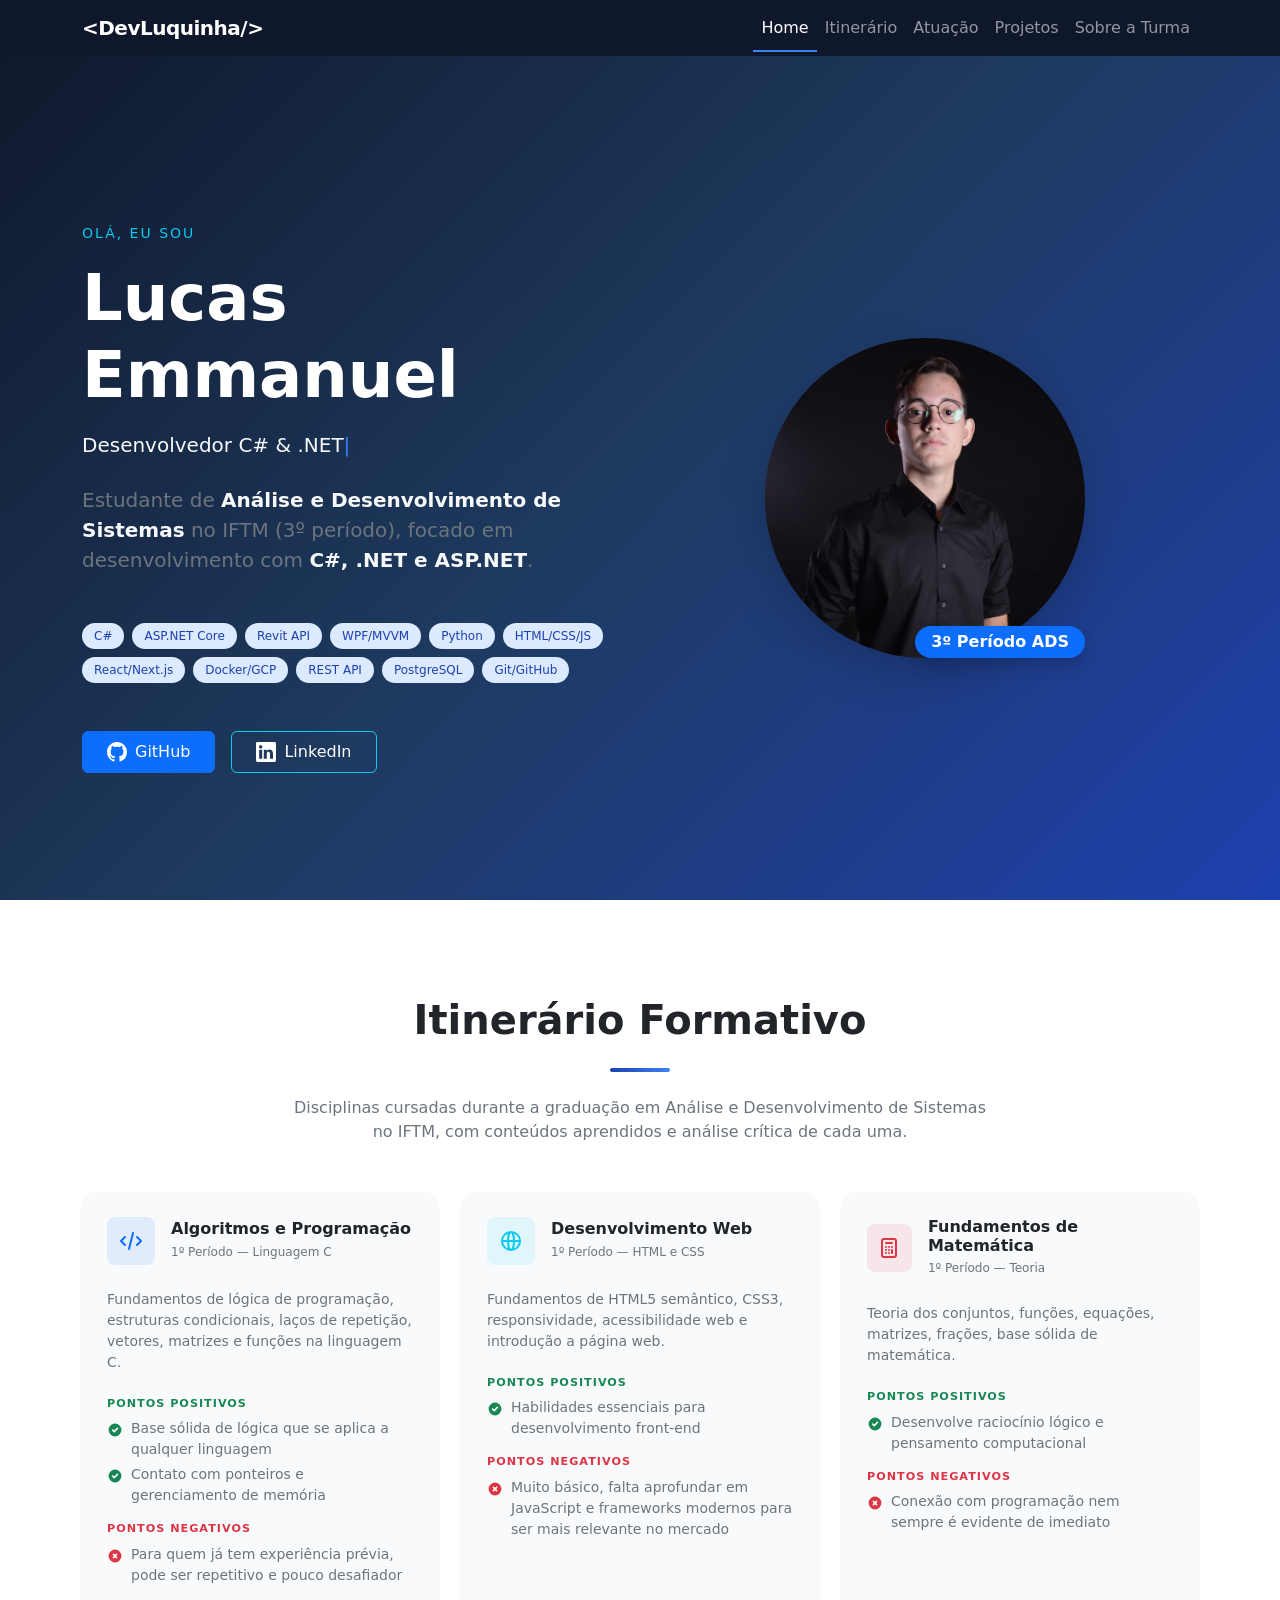
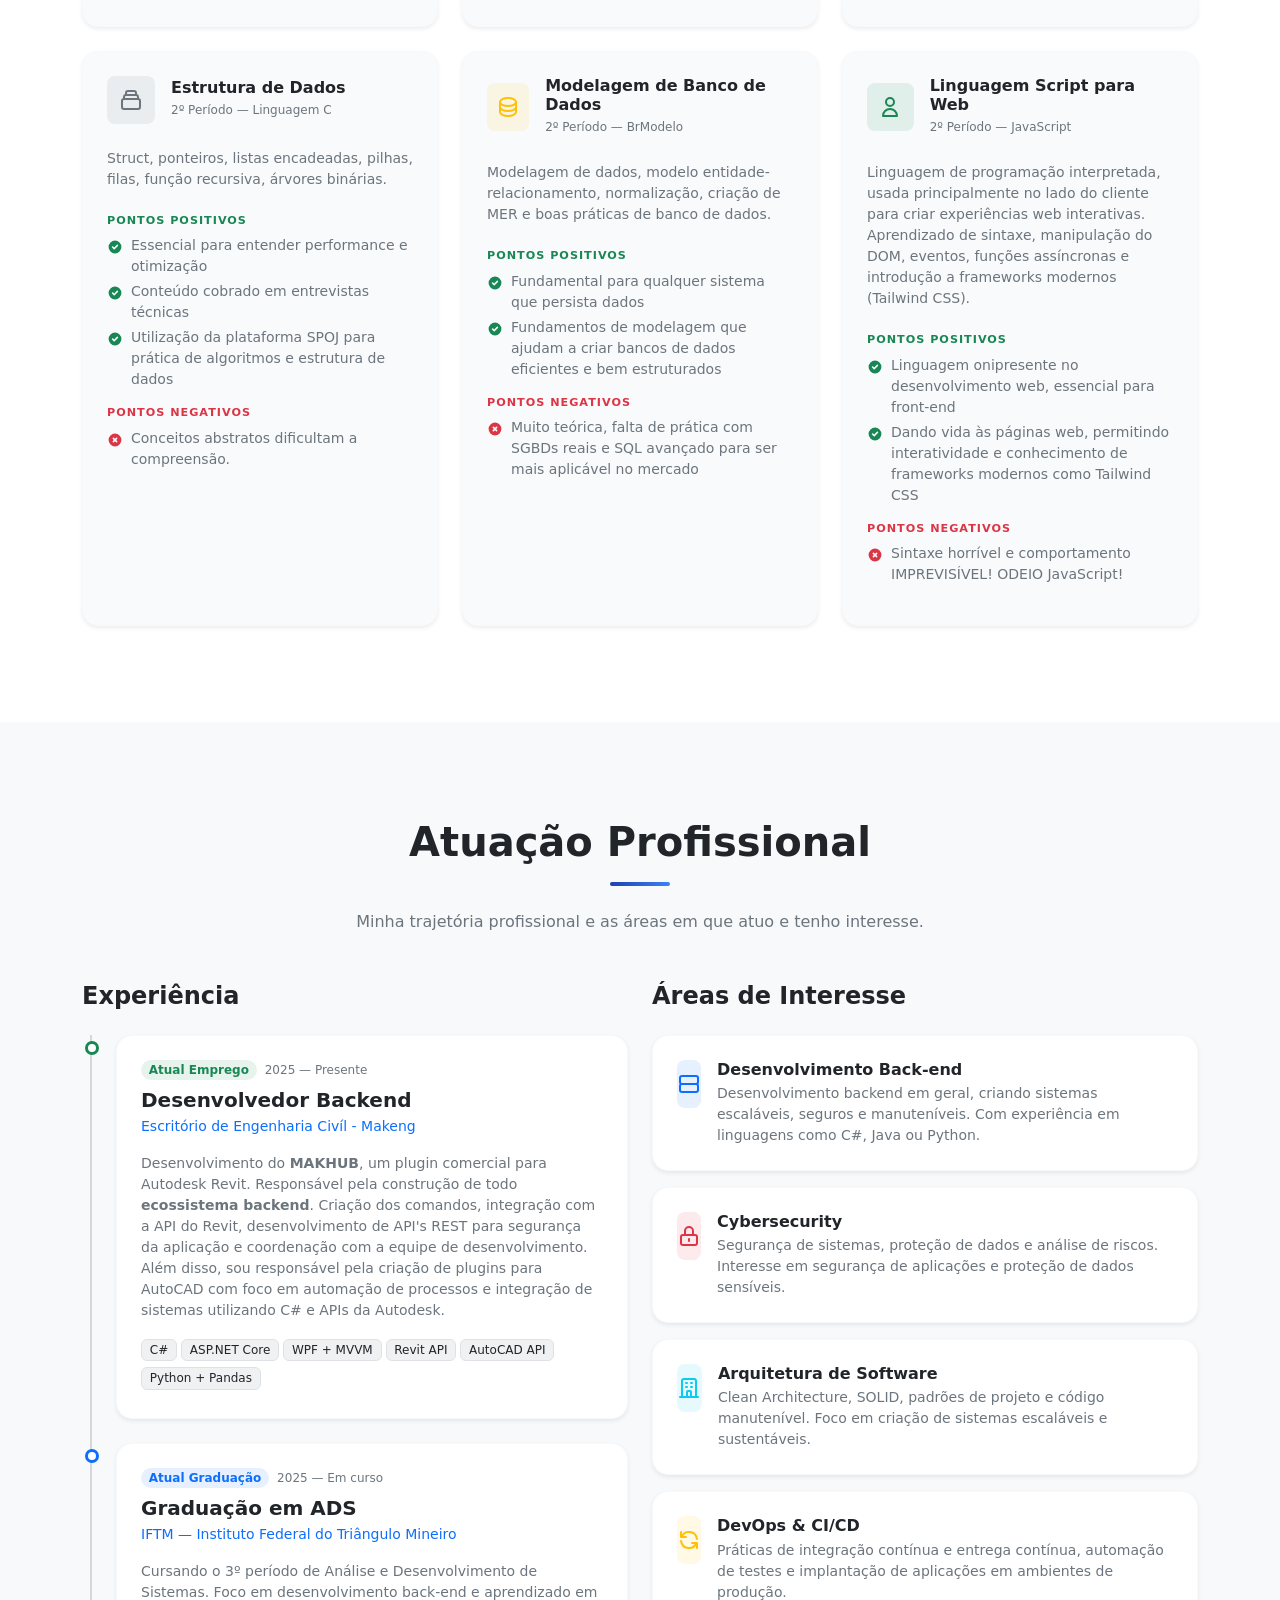
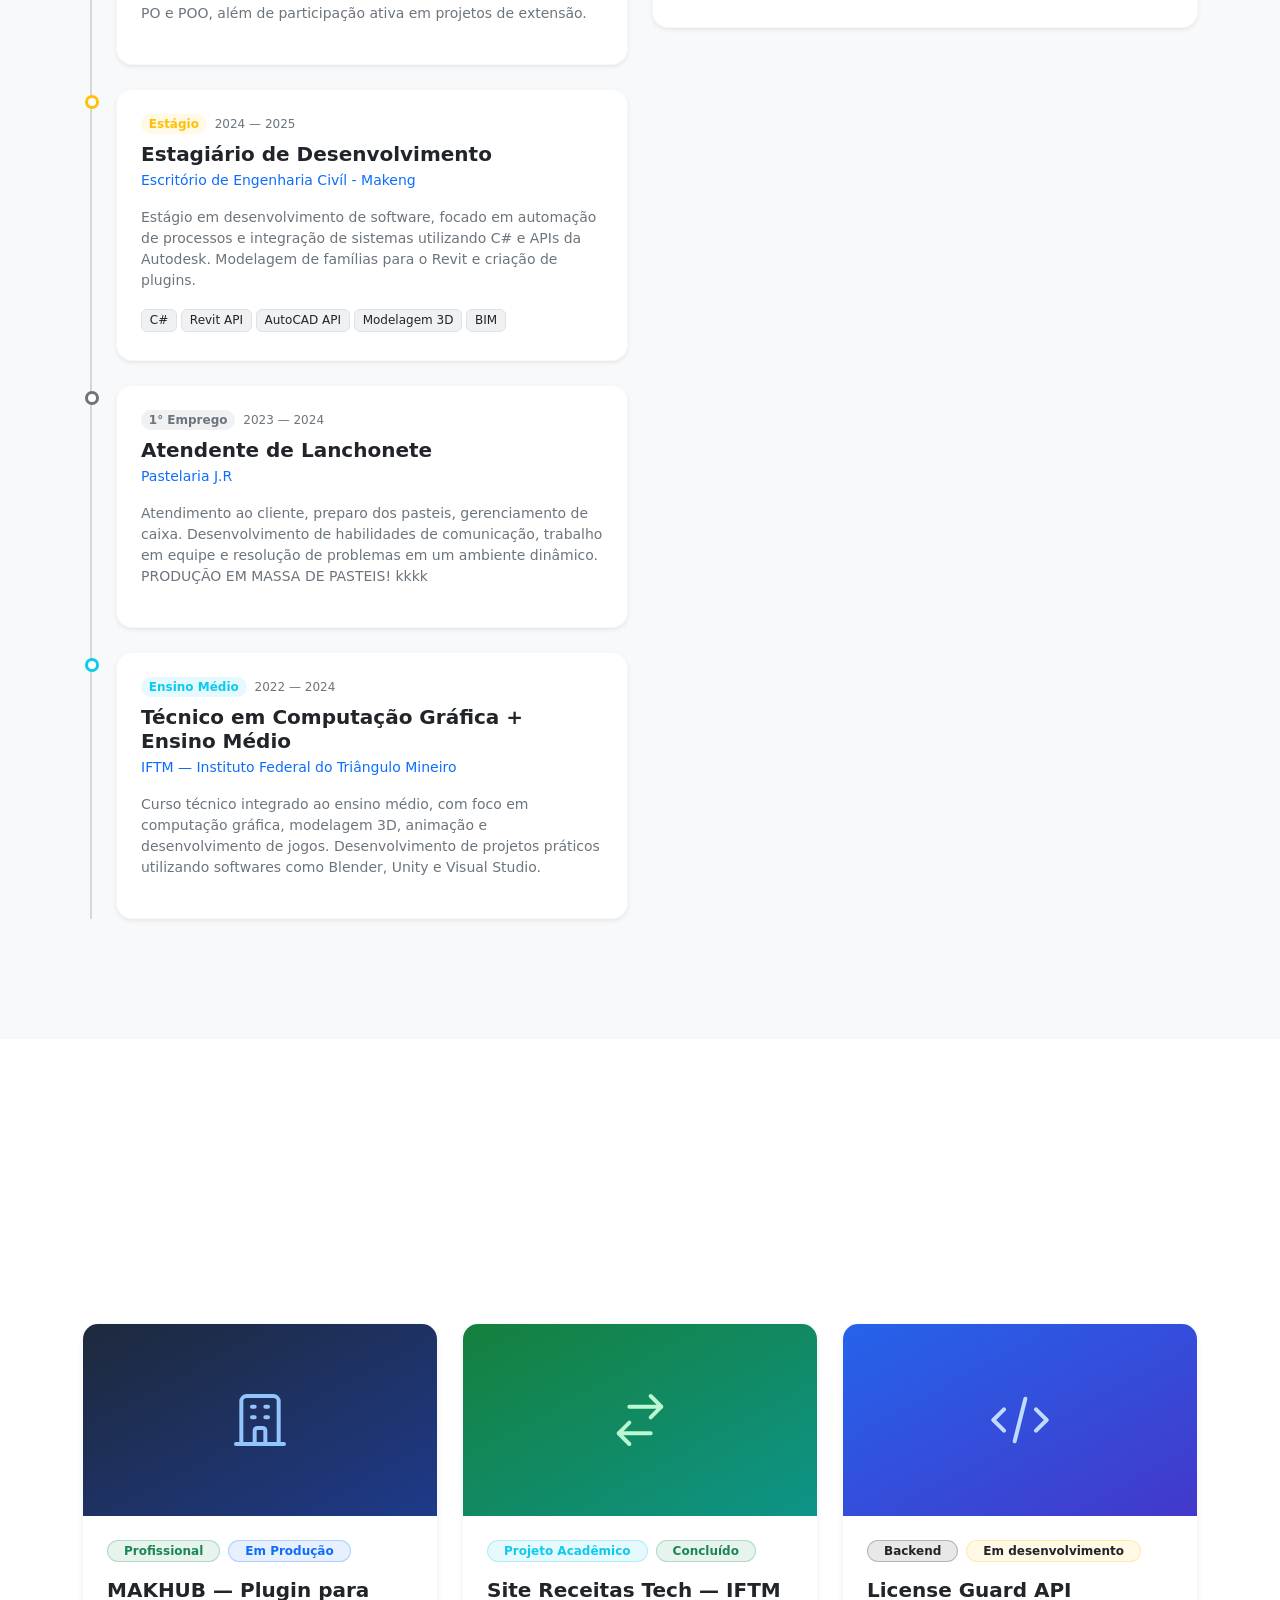
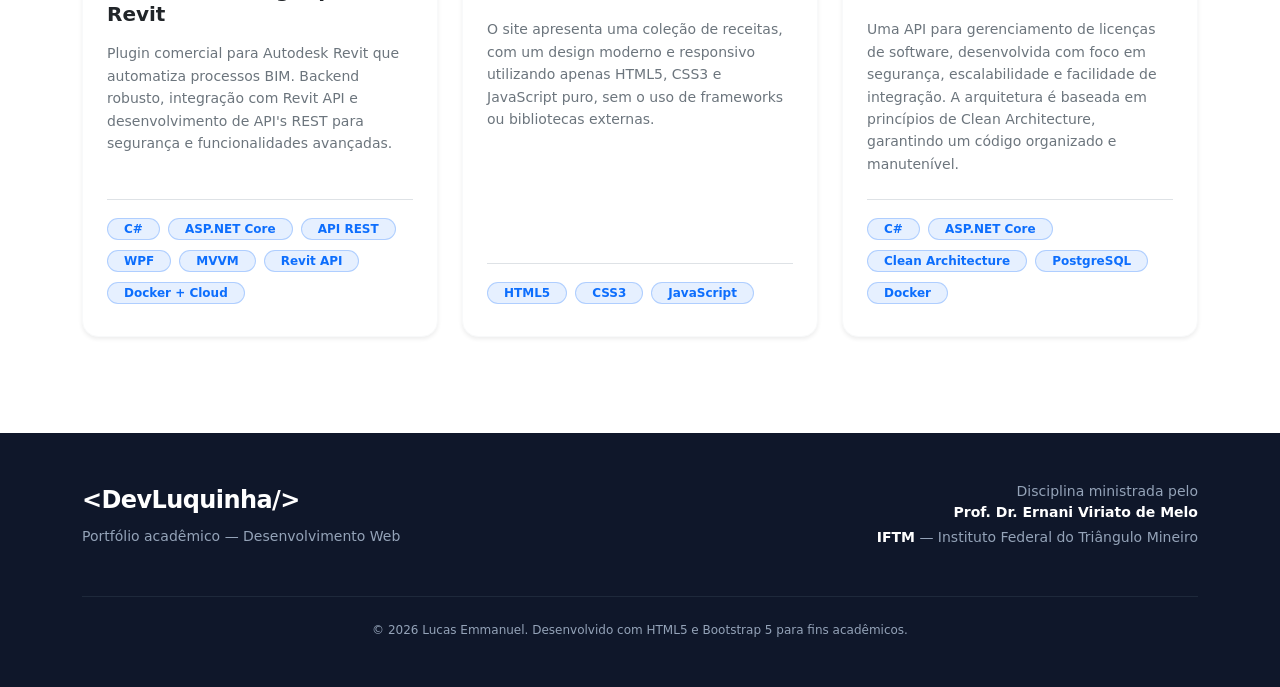
==== commit 92d16316: "Create the footer section in index.html" ====
--- a/index.html
+++ b/index.html
@@ -211,6 +211,37 @@
         </div>
     </section>
 
+    <footer class="bg-navy-original py-5" style="color: #94a3b8;">
+        <div class="container">
+            <div class="row align-items-center gy-4">
+
+                <div class="col-md-6 text-center text-md-start">
+                    <a href="#home" class="text-white text-decoration-none fw-bold fs-4"
+                        style="letter-spacing: -0.025em; transition: color 0.3s;"
+                        onmouseover="this.style.color='#60a5fa'" onmouseout="this.style.color='white'">
+                        &lt;DevLuquinha/&gt;
+                    </a>
+                    <p class="mt-2 mb-0" style="font-size: 0.875rem;">Portfólio acadêmico — Desenvolvimento Web</p>
+                </div>
+
+                <div class="col-md-6 text-center text-md-end">
+                    <p class="mb-1" style="font-size: 0.875rem;">
+                        Disciplina ministrada pelo<br>
+                        <strong class="text-white">Prof. Dr. Ernani Viriato de Melo</strong>
+                    </p>
+                    <p class="mb-0" style="font-size: 0.875rem;">
+                        <strong class="text-white">IFTM</strong> — Instituto Federal do Triângulo Mineiro
+                    </p>
+                </div>
+
+            </div>
+
+            <div class="border-top mt-5 pt-4 text-center" style="border-color: #1e293b !important; font-size: 0.75rem;">
+                &copy; 2026 Lucas Emmanuel. Desenvolvido com HTML5 e Bootstrap 5 para fins acadêmicos.
+            </div>
+        </div>
+    </footer>
+
     <!-- SCRIPTS -->
     <script src="assets/js/navigation.js"></script>
     <script src="assets/js/animations.js"></script>
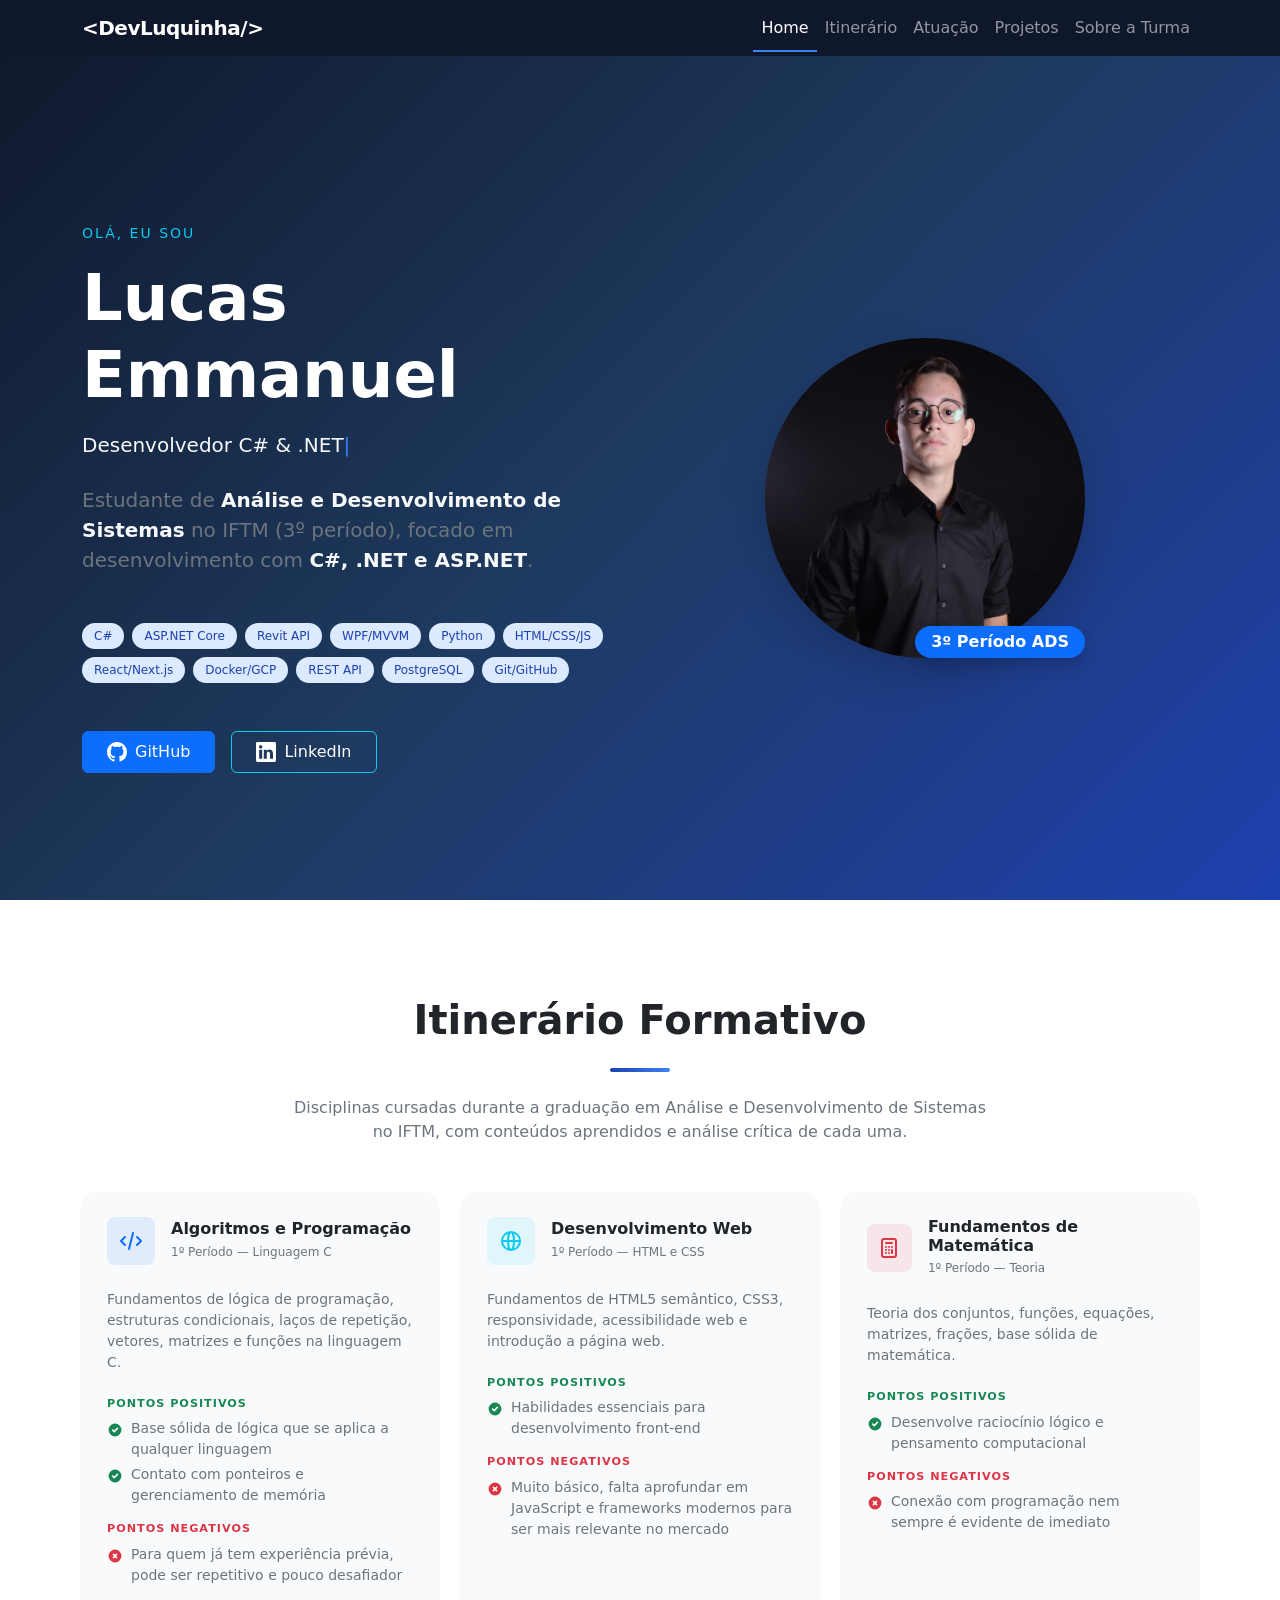
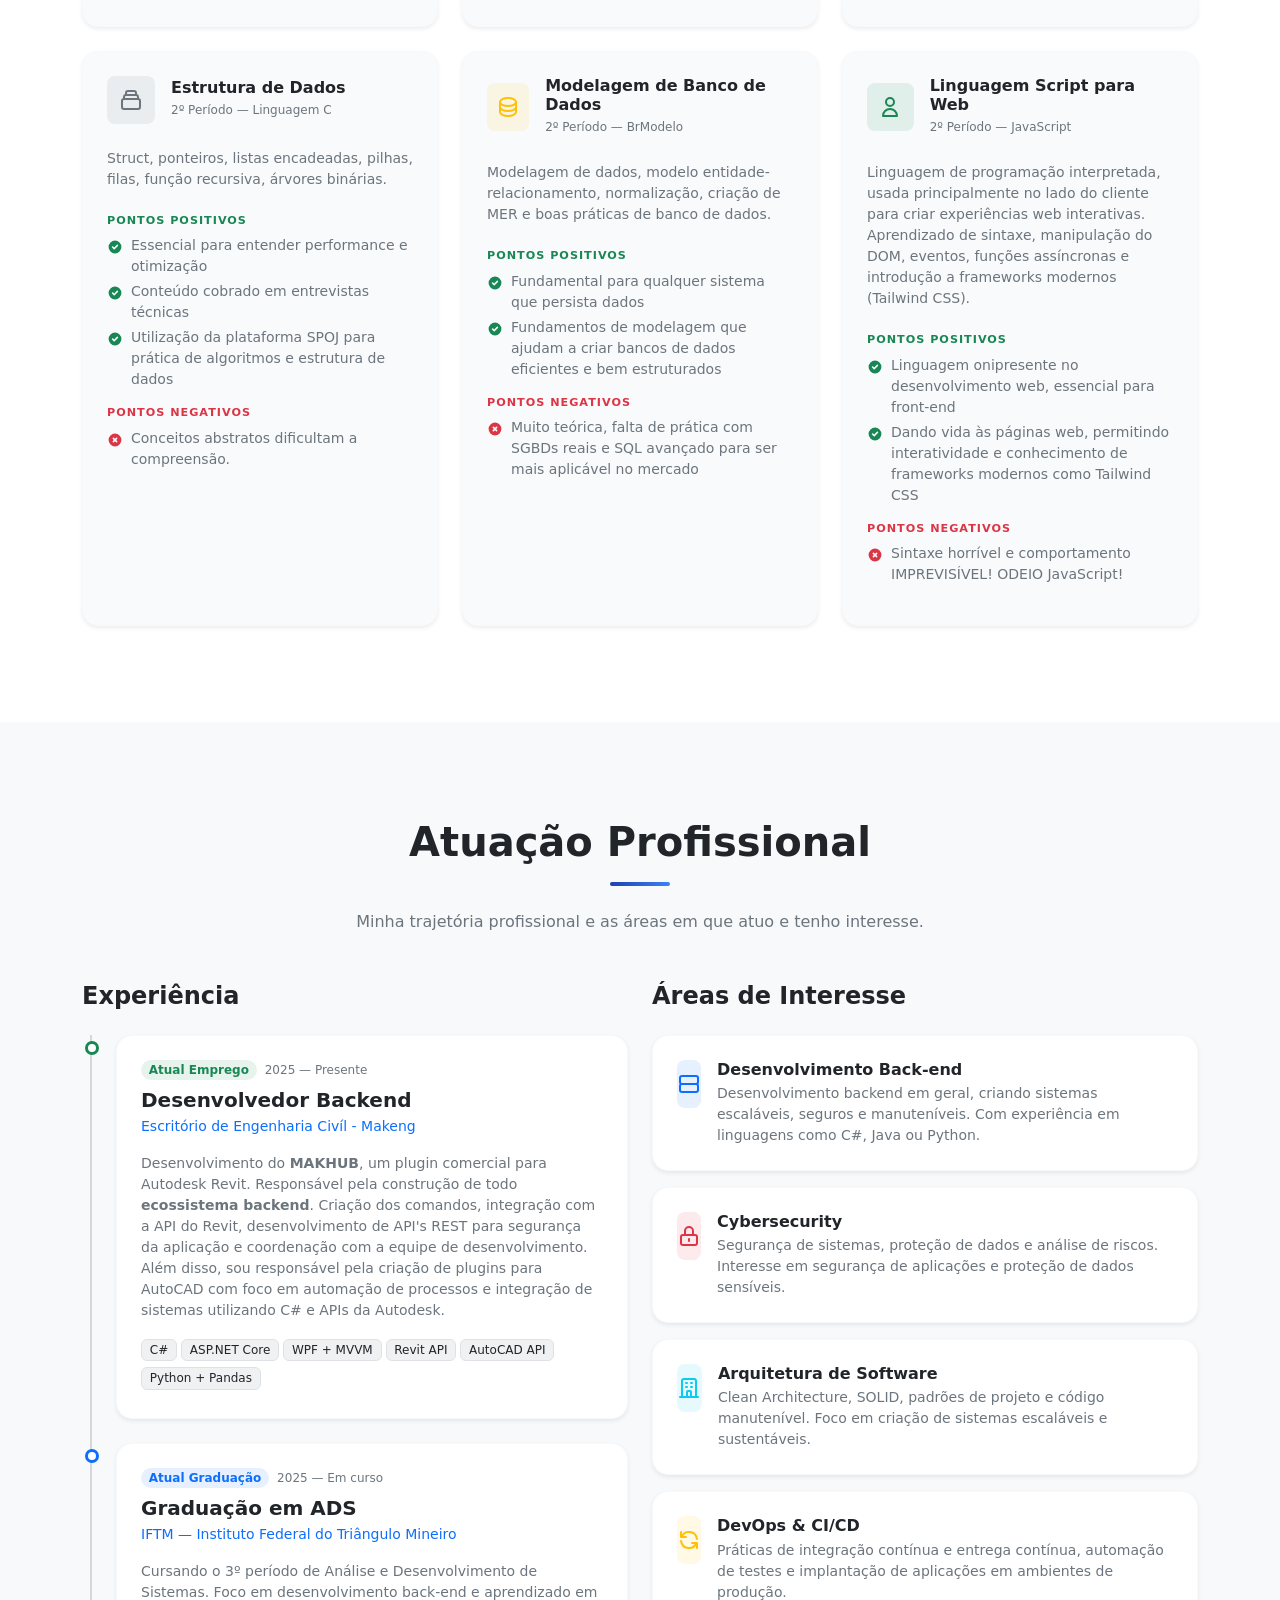
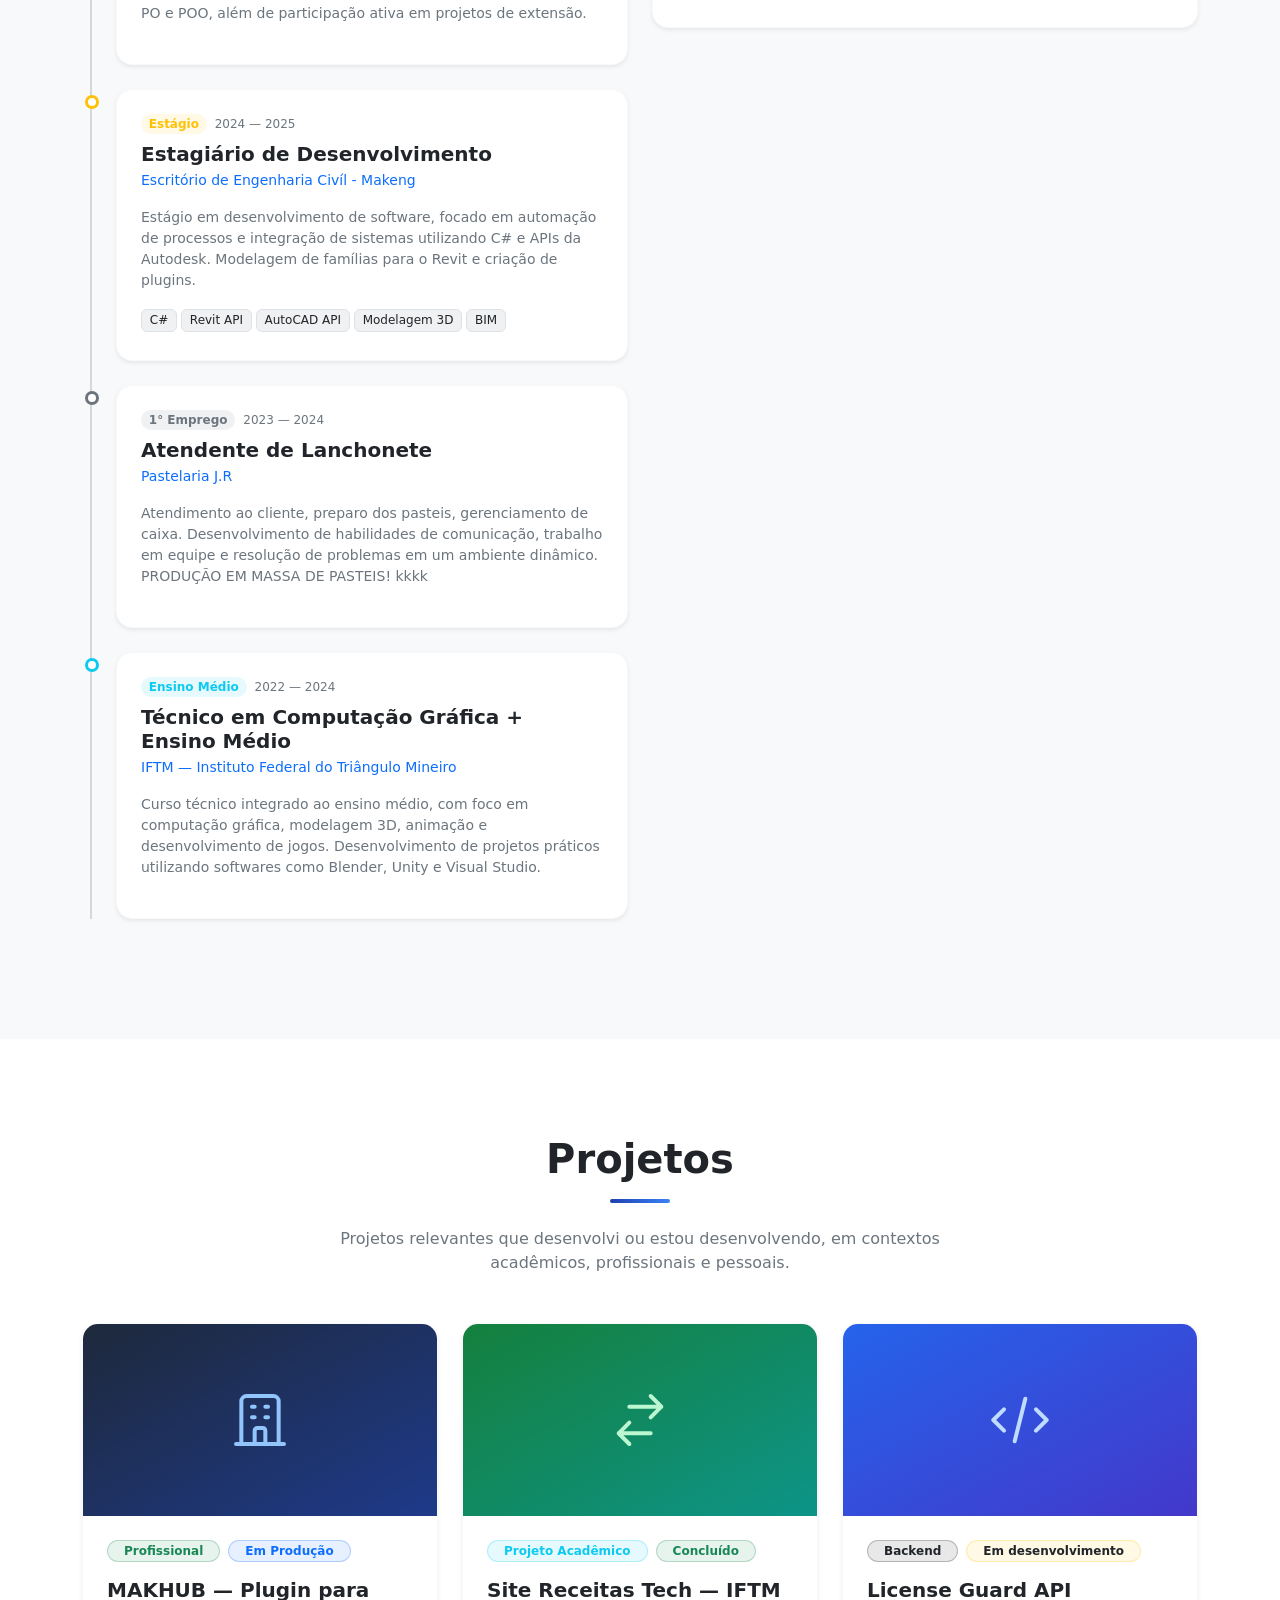
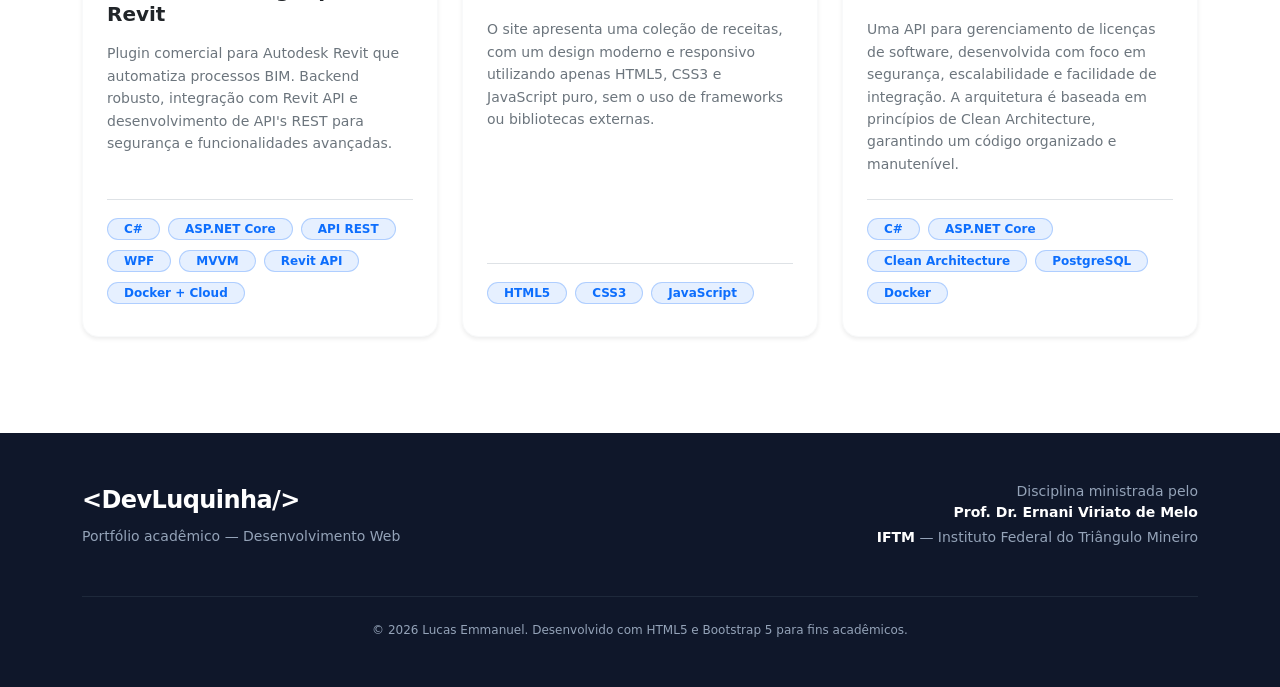
==== commit 9bd68282: "Create the turma.html page" ====
--- a/index.html
+++ b/index.html
@@ -57,7 +57,7 @@
                         <a class="nav-link" href="#projetos">Projetos</a>
                     </li>
                     <li class="nav-item">
-                        <a class="nav-link" href="turma.html">Sobre a Turma</a>
+                        <a class="nav-link" href="assets/pages/turma.html">Sobre a Turma</a>
                     </li>
                 </ul>
             </div>
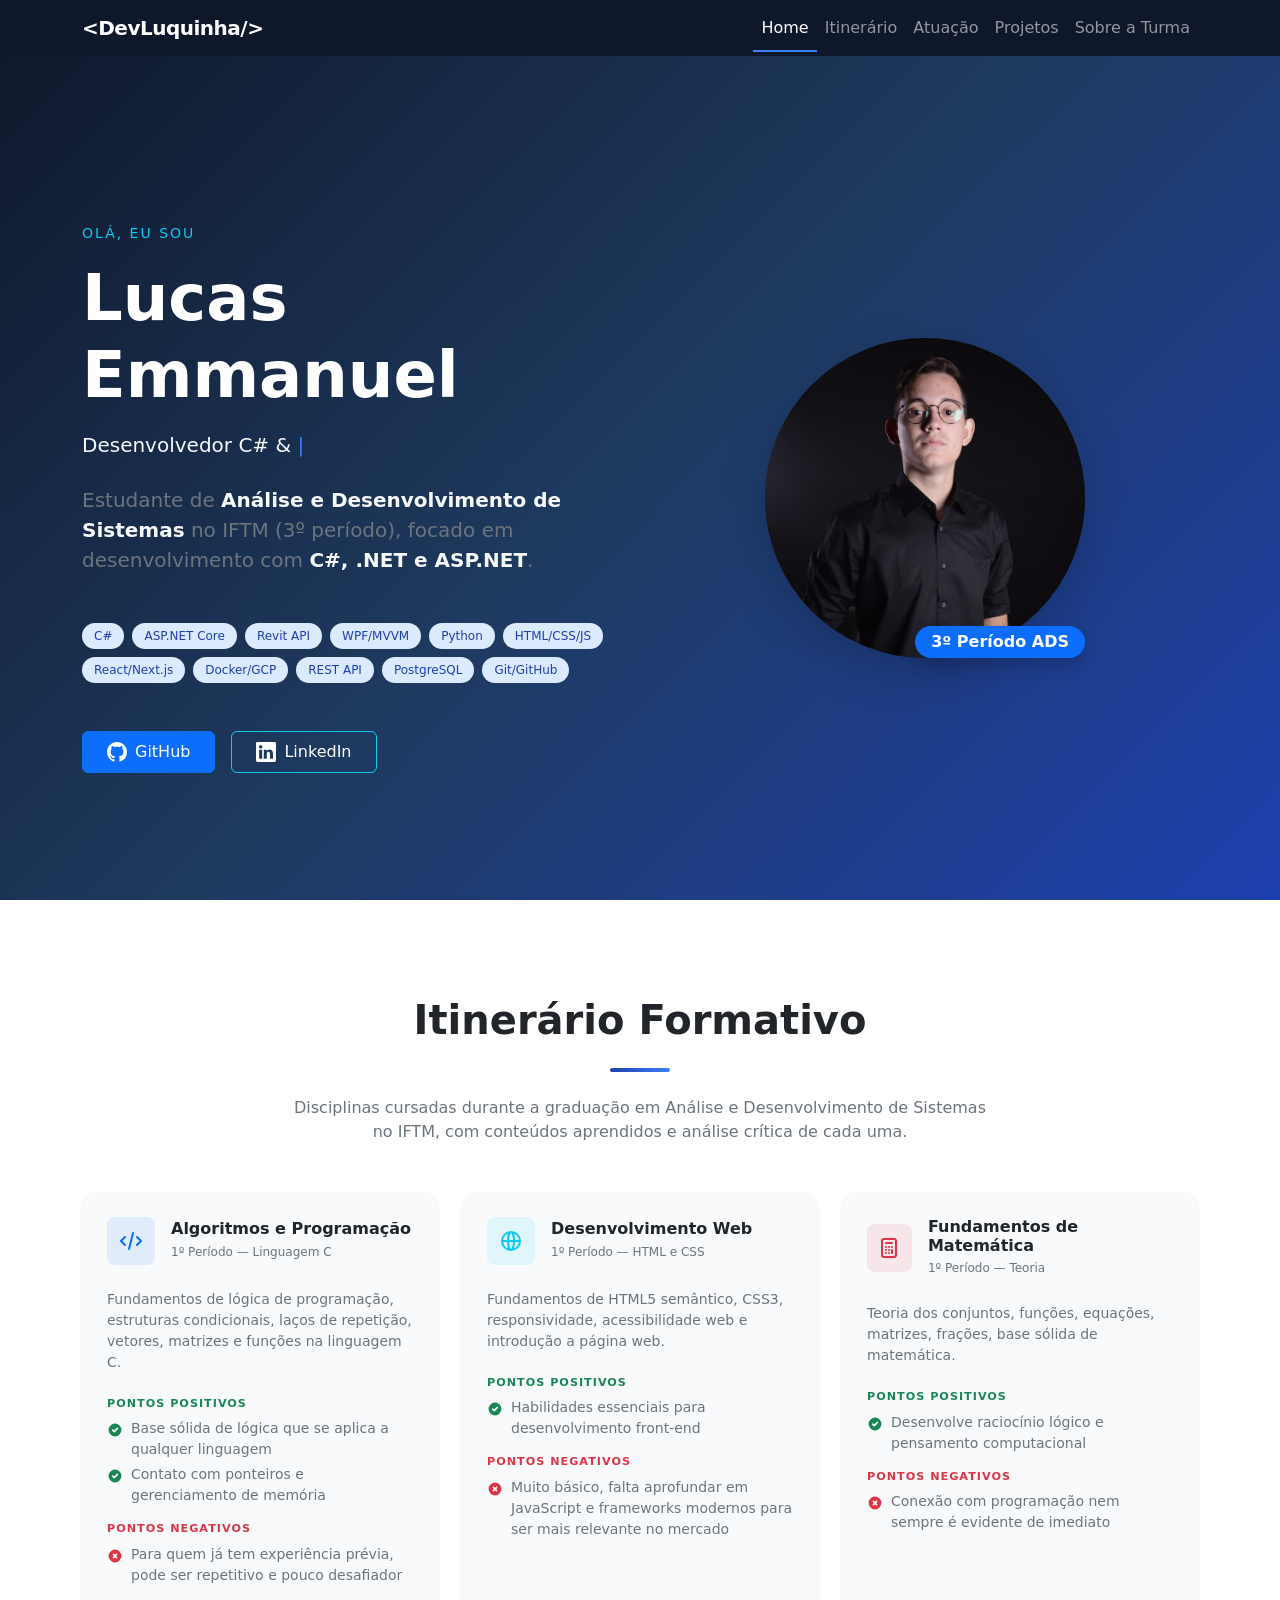
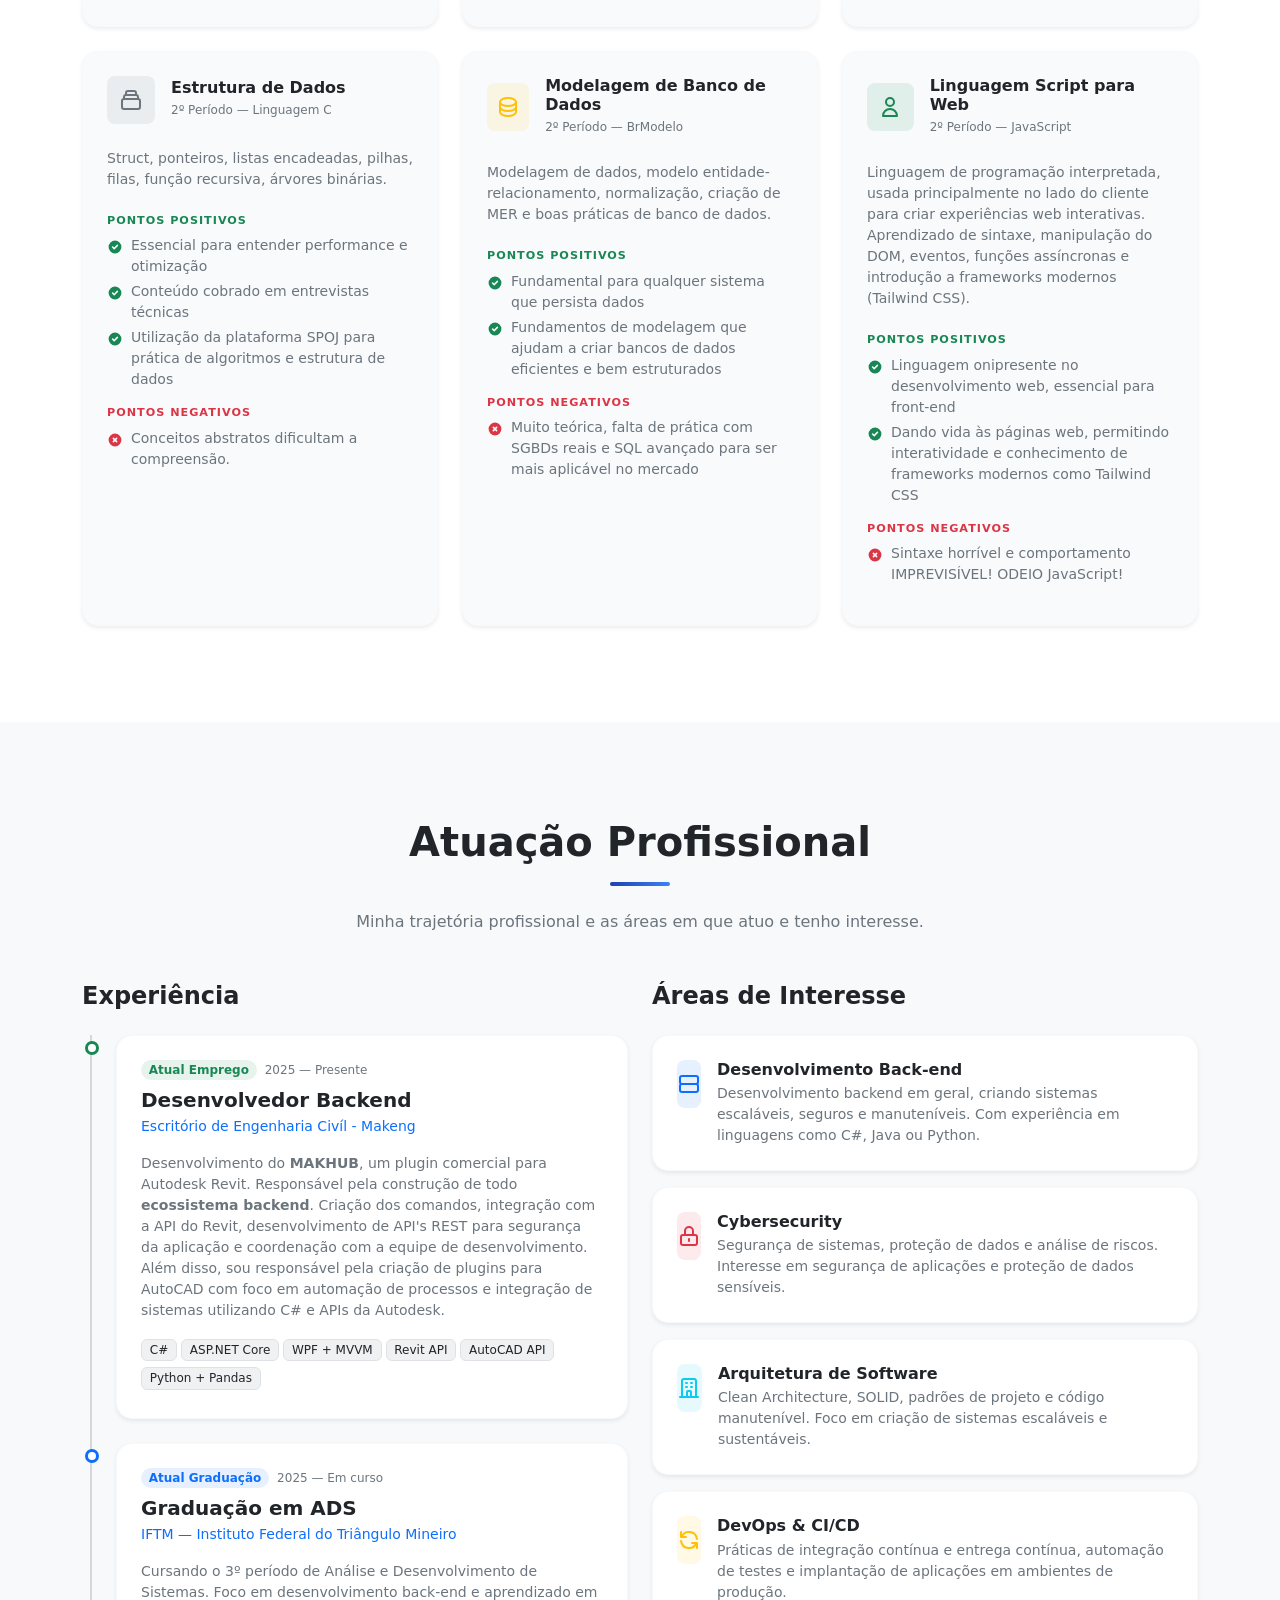
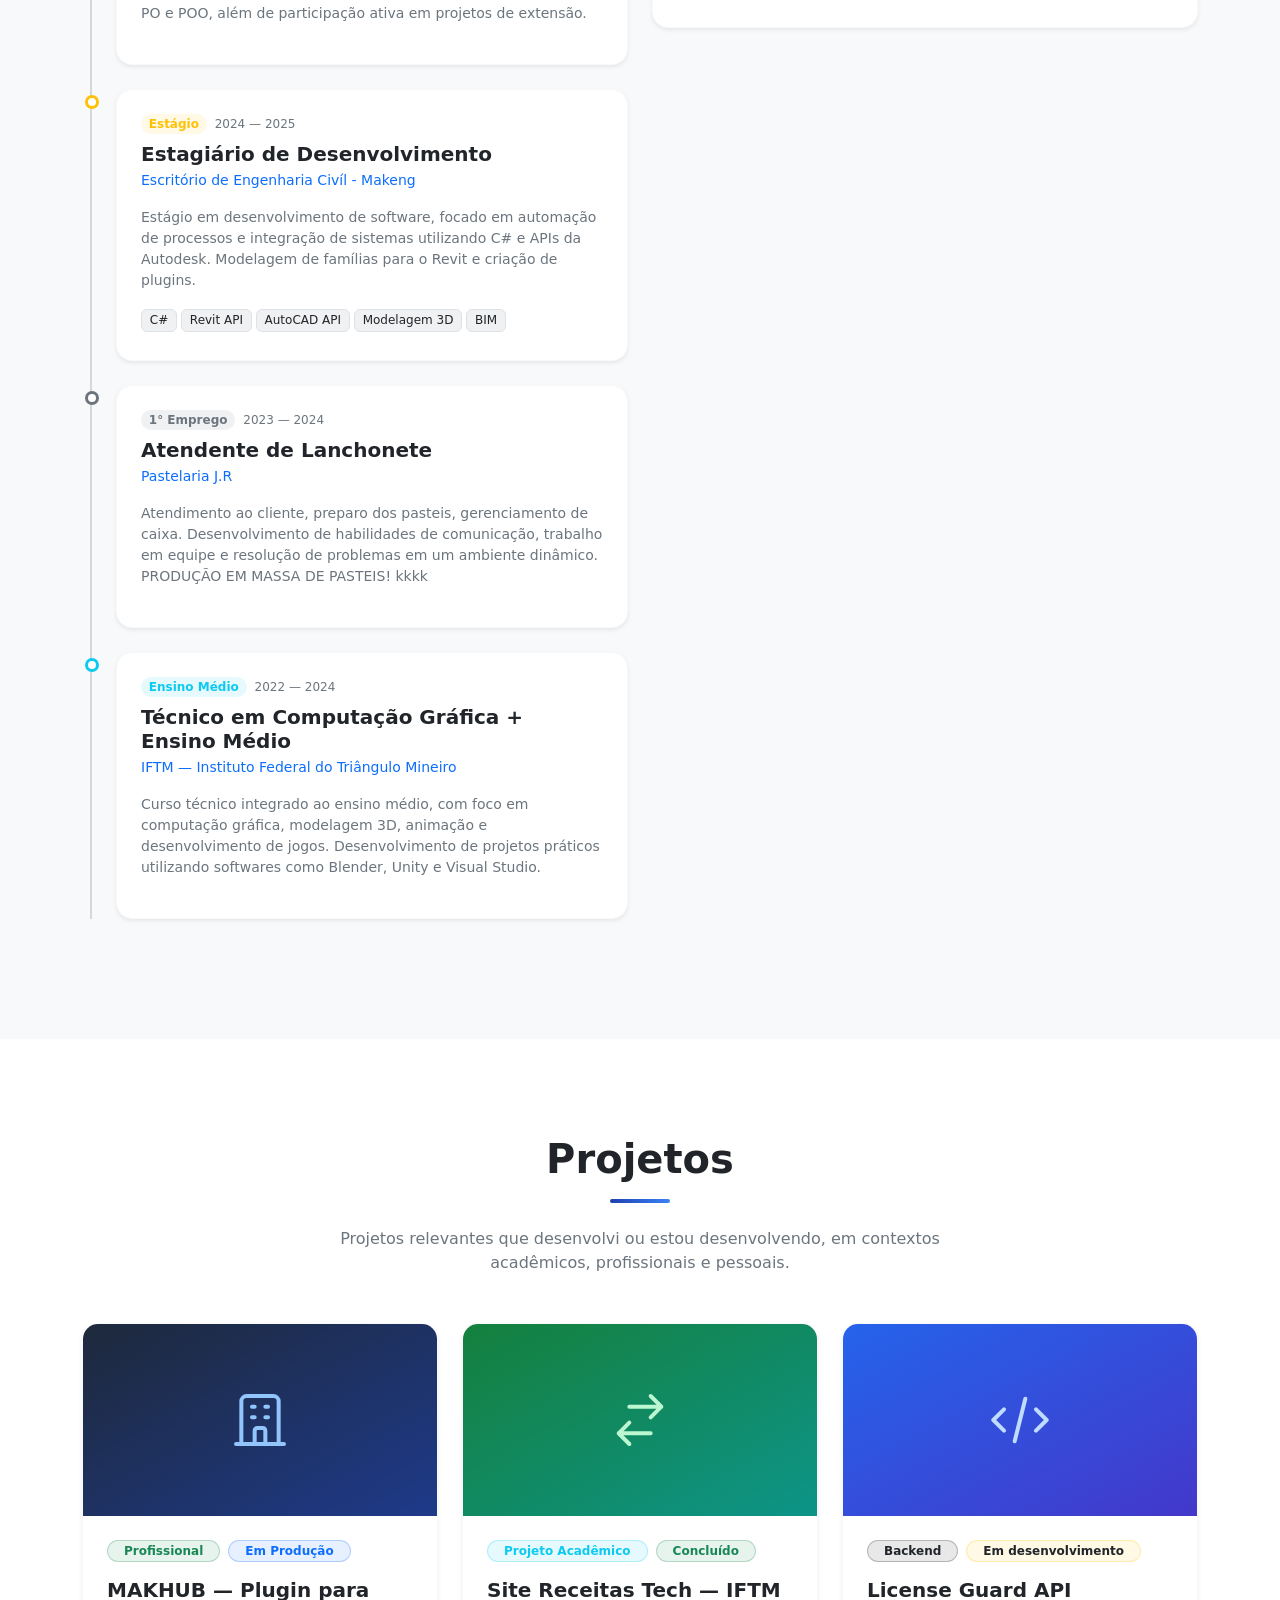
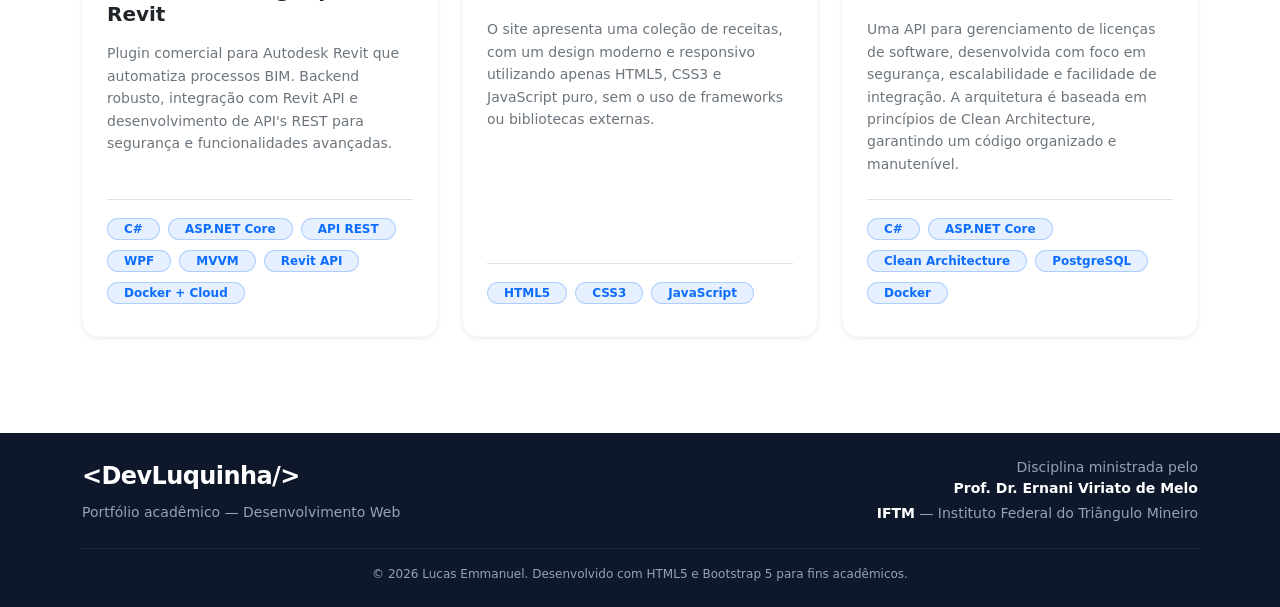
==== commit f90fdd22: "Create the carrousel and add students info" ====
--- a/index.html
+++ b/index.html
@@ -211,7 +211,7 @@
         </div>
     </section>
 
-    <footer class="bg-navy-original py-5" style="color: #94a3b8;">
+    <footer class="bg-navy-original py-4" style="color: #94a3b8;">
         <div class="container">
             <div class="row align-items-center gy-4">
 
@@ -236,7 +236,7 @@
 
             </div>
 
-            <div class="border-top mt-5 pt-4 text-center" style="border-color: #1e293b !important; font-size: 0.75rem;">
+            <div class="border-top mt-4 pt-3 text-center" style="border-color: #1e293b !important; font-size: 0.75rem;">
                 &copy; 2026 Lucas Emmanuel. Desenvolvido com HTML5 e Bootstrap 5 para fins acadêmicos.
             </div>
         </div>
